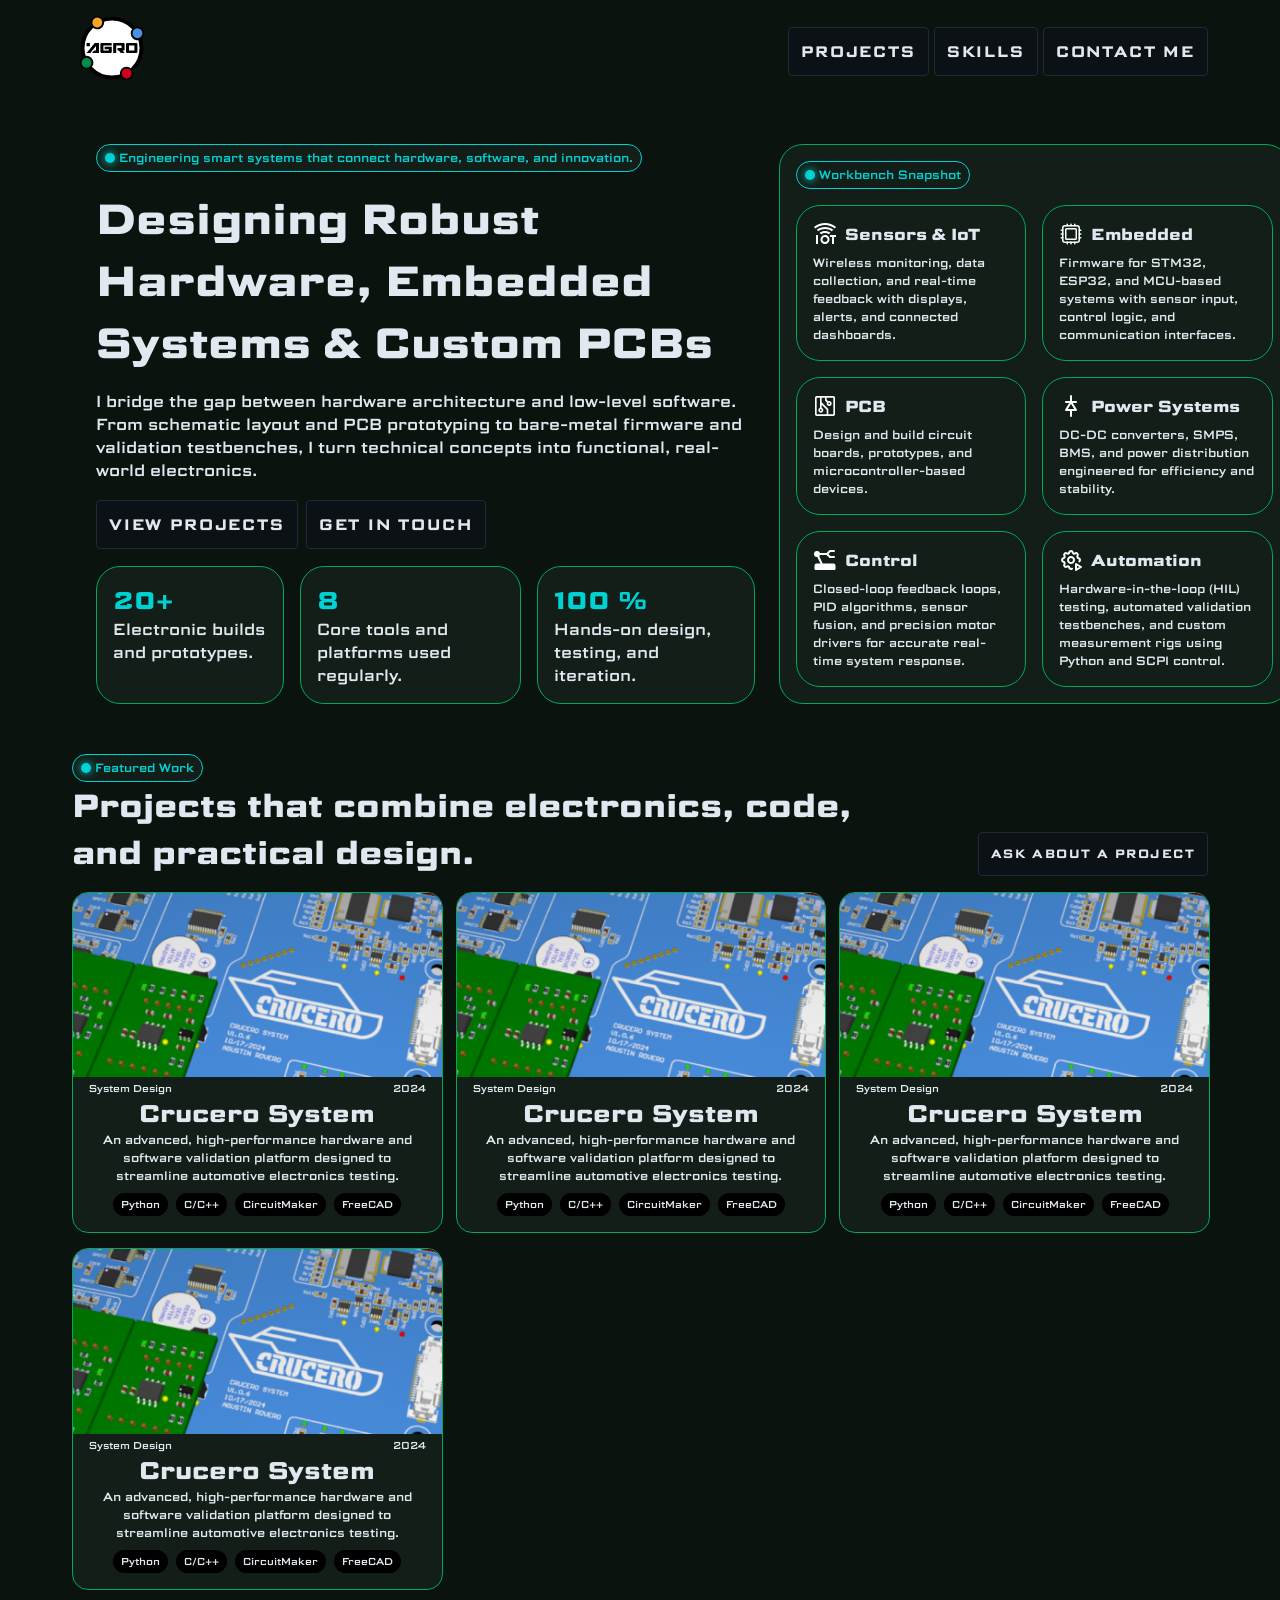
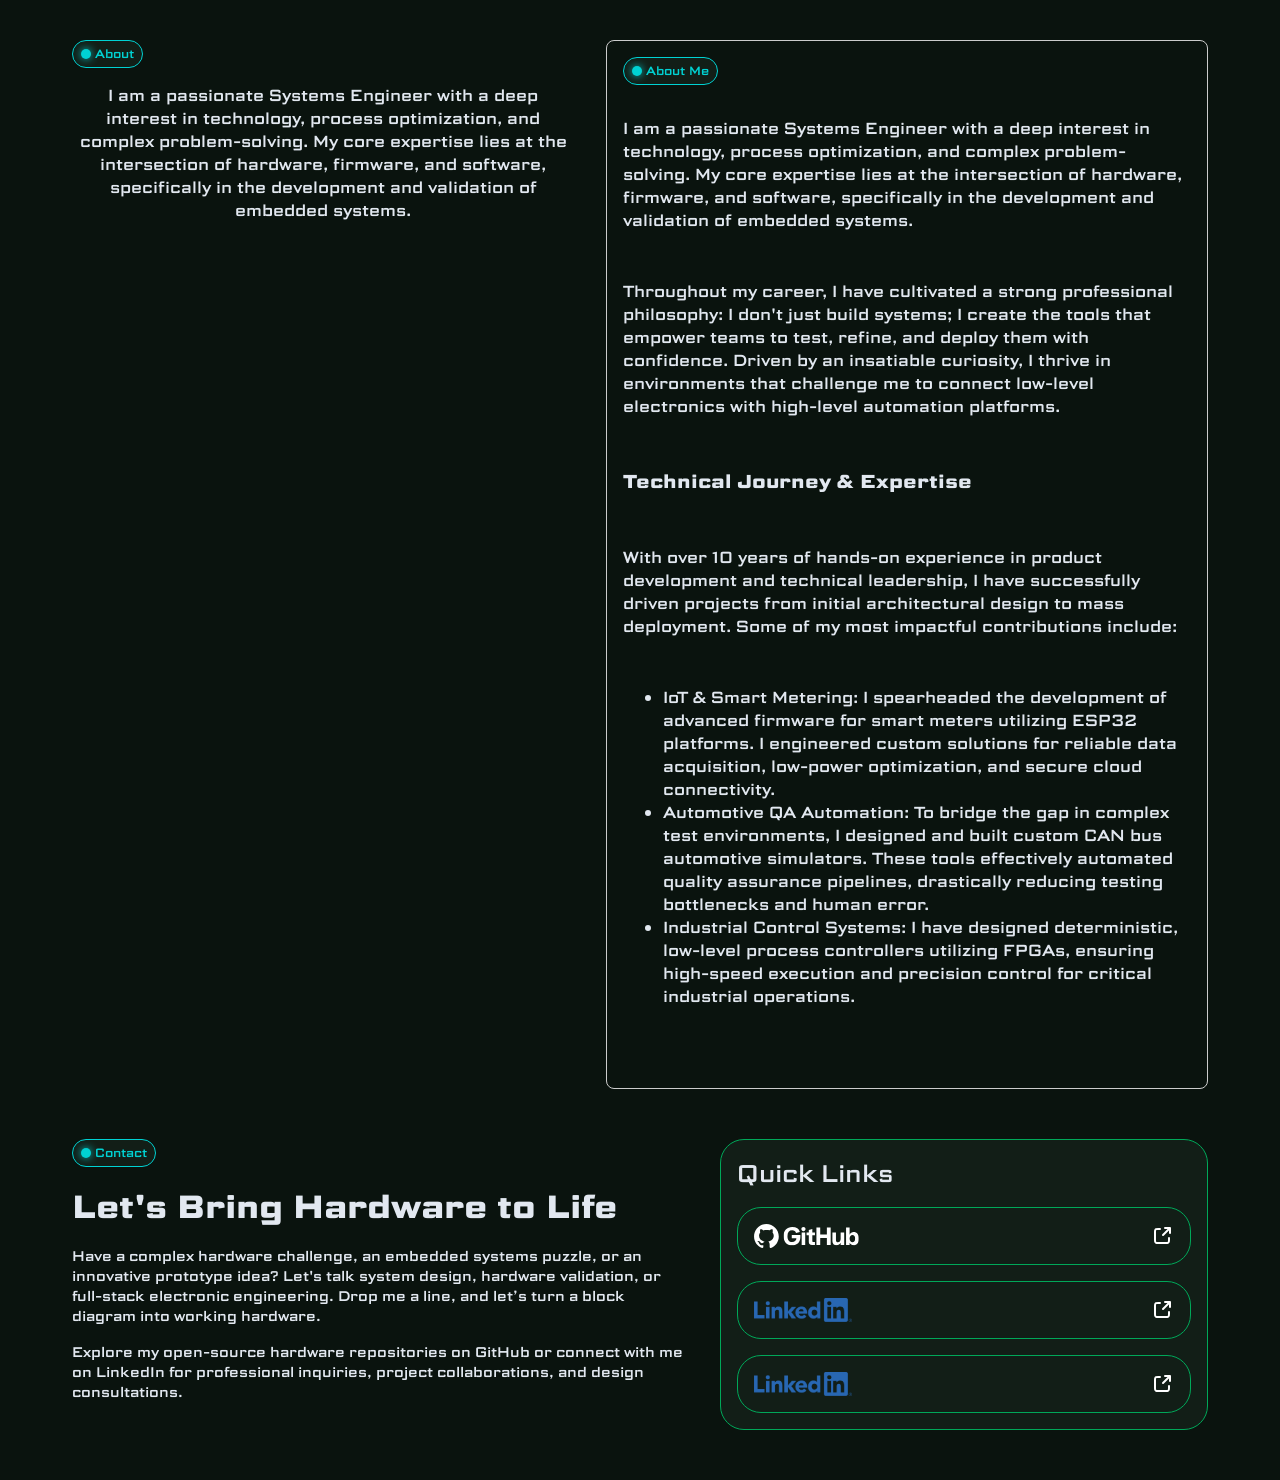
==== index.html @ 6bb95cd0 "Making changes to the project section." ====
<!doctype html>
<html lang="es">
	<head>
		<meta charset="utf-8" />
		<title>Agustin Rovero</title>
		<link rel="icon" type="image/x-icon" href="/images/favicon/favicon.ico">

		<link rel="preconnect" href="https://googleapis.com">
		<link rel="preconnect" href="https://gstatic.com" crossorigin>
		<!-- Loads full ranges: Weight (100-900), Width (50-200), Slant (-10-0), YOPQ (18-122) -->
		<link rel="preconnect" href="https://fonts.googleapis.com">
		<link rel="preconnect" href="https://fonts.gstatic.com" crossorigin>
		<link href="https://fonts.googleapis.com/css2?family=Courier+Prime:ital,wght@0,400;0,700;1,400;1,700&family=Inconsolata:wght@200..900&family=Science+Gothic:wght@100..900&display=swap" rel="stylesheet">

		<link rel="icon" type="image/png" href="/favicon-96x96.png" sizes="96x96" />
		<link rel="icon" type="image/svg+xml" href="/favicon.svg" />
		<link rel="shortcut icon" href="/favicon.ico" />
		<link rel="apple-touch-icon" sizes="180x180" href="/apple-touch-icon.png" />
		<link rel="manifest" href="/site.webmanifest" />

		<link rel="stylesheet" href="assets/css/styles.css"/>
		<link rel="stylesheet" href="assets/css/header.css"/>
		<link rel="stylesheet" href="assets/css/projects.css"/>
		<link rel="stylesheet" href="assets/css/hero.css"/>
		<link rel="stylesheet" href="assets/css/contact.css"/>
		<link rel="stylesheet" href="assets/css/about.css"/>
	</head>


	<!------------------------------------------------------------->

	<body>
	<header class="header">
		<div>
			<img src="assets/images/logo.svg" width="80" height="80">
		</div>

		<div>
			<a href="#projects">
			<button class="pcb-button">
			<span class="btn-text">Projects</span>
			<span class="trace-border"></span>
			</button>
			</a>

			<button class="pcb-button">
			<span class="btn-text">Skills</span>
			<span class="trace-border"></span>
			</button>

			<a href="#contact">
			<button class="pcb-button">
			<span class="btn-text">Contact Me</span>
			<span class="trace-border"></span>
			</button>
			</a>
		</div>
	</header>

	<!------------------------------------------------------------->

	<div class="content">
		<div class="hero-section">
			<div style="
				display: flex;
				flex-direction: column;
				justify-content: flex-start;
				flex: 0 0 58%;
				align-items: flex-start;
				text-align: left;
				gap: var(--section-vertical-gap);
				margin: 0 24px 0 24px;
				">
				<div class="eyebrow">
					<div class="dot"></div>
					Engineering smart systems that connect hardware, software, and innovation.
				</div>
				<div class="hero-section-title">
					Designing Robust Hardware, Embedded Systems & Custom PCBs
				</div>
				<div class="hero-section-description">
					I bridge the gap between hardware architecture and low-level software. From schematic layout and PCB prototyping to bare-metal firmware and validation testbenches, I turn technical concepts into functional, real-world electronics.
				</div>

				<div style="
					display: flex;
					flex-direction: row;
					justify-content: flex-start;
					align-items: center;
					gap: 8px;
					flex-grow: 1;
					">
					<button class="pcb-button">
						<span class="btn-text">View Projects</span>
						<span class="trace-border"></span>
					</button>
					<button class="pcb-button">
						<span class="btn-text">Get in Touch</span>
						<span class="trace-border"></span>
					</button>
				</div>

				<div class="stat-section">
					<div class="stat-card">
						<div class="stat-card-title">20+</div>
						<div class="stat-card-description">Electronic builds and prototypes.</div>
					</div>

					<div class="stat-card">
						<div class="stat-card-title">8</div>
						<div class="stat-card-description">Core tools and platforms used regularly.</div>
					</div>

					<div class="stat-card">
						<div class="stat-card-title">100 %</div>
						<div class="stat-card-description">Hands-on design, testing, and iteration.</div>
					</div>
				</div>
			</div>

			<!----------------------------->

			<div style="
				display: flex;
				flex-direction: column;
				justify-content: flex-start;
				flex: 0 0 42%;
				align-items: flex-start;
				text-align: left;
				gap: 16px;
				padding: 16px;
				border-radius: 24px;
				border: 1px solid var(--c-primary);
				background-color: var(--c-card-background);
				">
				<div class="eyebrow">
					<div class="dot"></div>
					Workbench Snapshot
				</div>
				<div style="
					display: grid;
					grid-template-columns: repeat(2, 1fr);
					gap: 16px;

					">

					<div class="hero-card">
						<div style="
							display: flex;
							flex-direction: row;
							justify-content: flex-start;
							align-items: center;
							gap: 8px;
							">
							<img
								src="assets/images/icons/iot.svg"
								width="24"
								height="24"
							/>
							<div class="hero-card-title">Sensors & IoT</div>
						</div>

						<div class="hero-card-description">
							Wireless monitoring, data collection, and real-time feedback with displays, alerts, and connected dashboards.
						</div>
					</div>

					<div class="hero-card">
						<div style="
							display: flex;
							flex-direction: row;
							justify-content: flex-start;
							align-items: center;
							gap: 8px;
							">
							<img
								src="assets/images/icons/chip.svg"
								width="24"
								height="24"
							/>
							<div class="hero-card-title">Embedded</div>
						</div>

						<div class="hero-card-description">
							Firmware for STM32, ESP32, and MCU-based systems with sensor input, control logic, and communication interfaces.
						</div>
					</div>

					<div class="hero-card">
						<div style="
							display: flex;
							flex-direction: row;
							justify-content: flex-start;
							align-items: center;
							gap: 8px;
							">
							<img
								src="assets/images/icons/pcb.svg"
								width="24" height="24"
							/>
							<div class="hero-card-title">PCB</div>
						</div>
						<div class="hero-card-description">
							Design and build circuit boards, prototypes, and microcontroller-based devices.
						</div>
					</div>

					<div class="hero-card">
						<div style="
							display: flex;
							flex-direction: row;
							justify-content: flex-start;
							align-items: center;
							gap: 8px;
							">
							<img
								src="assets/images/icons/power.svg"
								width="24"
								height="24"
							/>
							<div class="hero-card-title">Power Systems</div>
						</div>

						<div class="hero-card-description">
							DC-DC converters, SMPS, BMS, and power distribution engineered for efficiency and stability.
						</div>
					</div>

					<div class="hero-card">
						<div style="
							display: flex;
							flex-direction: row;
							justify-content: flex-start;
							align-items: center;
							gap: 8px;
							">
							<img
								src="assets/images/icons/robot.svg"
								width="24"
								height="24"
							/>
							<div class="hero-card-title">Control</div>
						</div>

						<div class="hero-card-description">
							Closed-loop feedback loops, PID algorithms, sensor fusion, and precision motor drivers for accurate real-time system response.
						</div>
					</div>

					<div class="hero-card">
						<div style="
							display: flex;
							flex-direction: row;
							justify-content: flex-start;
							align-items: center;
							gap: 8px;
							">
							<img
								src="assets/images/icons/automation.svg"
								width="24"
								height="24"
							/>
							<div class="hero-card-title">Automation</div>
						</div>

						<div class="hero-card-description">
							Hardware-in-the-loop (HIL) testing, automated validation testbenches, and custom measurement rigs using Python and SCPI control.
						</div>
					</div>
				</div>
			</div>
		</div>

		<!----------------------------->

		<div id="projects" class="projects-section">
			<div style="
				display: flex;
				flex-direction: row;
				justify-content: space-between;
				align-items: end;
				gap: var(--section-horizontal-gap);
				">
				<div style="
					display: flex;
					flex-direction: column;
					justify-content: start;
					width: 75%;
					align-items: start;
					text-align: left;
					gap: var(--section-vertical-sep);
					">
					<div class="eyebrow">
						<div class="dot"></div>
						Featured Work
					</div>
					<div class="projects-section-title">Projects that combine electronics, code, and practical design.</div>
					<!--
					<div class="projects-section-description">Explore a selection of projects where hardware, firmware, and software come together to solve real-world engineering challenges.</div>
					-->
				</div>
				<div>
					<button class="pcb-button">
						<span class="btn-text" style="font-size: 12px;">Ask About a Project</span>
						<span class="trace-border"></span>
					</button>
				</div>
			</div>

			<div class="projects">
				<a href="crucero.html">
				<div class="flip-card-wrapper">
					<div class="project-card">
						<div class="flip-card-back">
							<h2>Reac More</h2>
						</div>
						<div class="flip-card-front">
							<img src="assets/images/Crucero/PCB_Top_View_Cut.png">
							<div style="padding: 0 16px 16px">
								<div class="project-card-tags">
									<div>System Design</div>
									<div>2024</div>
								</div>
								<div class="project-card-title">Crucero System</div>
								<div class="project-card-description">
									An advanced, high-performance hardware and software validation platform designed to streamline automotive electronics testing.
								</div>
								<div class="chip-group">
									<div class="chip">Python</div>
									<div class="chip">C/C++</div>
									<div class="chip">CircuitMaker</div>
									<div class="chip">FreeCAD</div>
								</div>
							</div>
						</div>
					</div>
				</div>
				</a>

				<a href="bellgram.html">
				<div class="flip-card-wrapper">
					<div class="project-card">
						<div class="flip-card-back">
							<h2>Rear Content</h2>
						</div>
						<div class="flip-card-front">
							<img src="assets/images/Crucero/PCB_Top_View_Cut.png">
							<div style="padding: 0 16px 16px">
								<div class="project-card-tags">
									<div>System Design</div>
									<div>2024</div>
								</div>
								<div class="project-card-title">Crucero System</div>
								<div class="project-card-description">
									An advanced, high-performance hardware and software validation platform designed to streamline automotive electronics testing.
								</div>
								<div class="chip-group">
									<div class="chip">Python</div>
									<div class="chip">C/C++</div>
									<div class="chip">CircuitMaker</div>
									<div class="chip">FreeCAD</div>
								</div>
							</div>
						</div>
					</div>
				</div>
				</a>

				<a href="bellgram.html">
				<div class="flip-card-wrapper">
					<div class="project-card">
						<div class="flip-card-back">
							<h2>Rear Content</h2>
						</div>
						<div class="flip-card-front">
							<img src="assets/images/Crucero/PCB_Top_View_Cut.png">
							<div style="padding: 0 16px 16px">
								<div class="project-card-tags">
									<div>System Design</div>
									<div>2024</div>
								</div>
								<div class="project-card-title">Crucero System</div>
								<div class="project-card-description">
									An advanced, high-performance hardware and software validation platform designed to streamline automotive electronics testing.
								</div>
								<div class="chip-group">
									<div class="chip">Python</div>
									<div class="chip">C/C++</div>
									<div class="chip">CircuitMaker</div>
									<div class="chip">FreeCAD</div>
								</div>
							</div>
						</div>
					</div>
				</div>
				</a>

				<a href="bellgram.html">
				<div class="flip-card-wrapper">
					<div class="project-card">
						<div class="flip-card-back">
							<h2>Rear Content</h2>
						</div>
						<div class="flip-card-front">
							<img src="assets/images/Crucero/PCB_Top_View_Cut.png">
							<div style="padding: 0 16px 16px">
								<div class="project-card-tags">
									<div>System Design</div>
									<div>2024</div>
								</div>
								<div class="project-card-title">Crucero System</div>
								<div class="project-card-description">
									An advanced, high-performance hardware and software validation platform designed to streamline automotive electronics testing.
								</div>
								<div class="chip-group">
									<div class="chip">Python</div>
									<div class="chip">C/C++</div>
									<div class="chip">CircuitMaker</div>
									<div class="chip">FreeCAD</div>
								</div>
							</div>
						</div>
					</div>
				</div>
				</a>
			</div>
		</div>

		<!----------------------------->

		<div id="about" class="about-section">
			<div style="
				display: flex;
				flex-direction: column;
				justify-content: center;
				align-items: flex-start;
				text-align: center;
				gap: 16px;
				">
				<div style="
					display: flex;
					flex-direction: column;
					justify-content: center;
					align-items: flex-start;
					text-align: center;
					gap: 16px;
					">
					<div class="eyebrow">
						<div class="dot"></div>
						About
					</div>
					<div>
						I am a passionate Systems Engineer with a deep interest in technology, process optimization, and complex problem-solving. My core expertise lies at the intersection of hardware, firmware, and software, specifically in the development and validation of embedded systems.
					</div>
				</div>
			</div>

			<div style="
				display: flex;
				flex-direction: column;
				justify-content: center;
				align-items: flex-start;
				text-align: left;
				gap: 16px;
				flex: 0 0 50%;
				font-size: 16px;
				border: 1px solid #cccccc;
				border-radius: 8px;
				padding: 16px;
				">
				<div class="eyebrow">
					<div class="dot"></div>
					About Me
				</div>
				<p>I am a passionate Systems Engineer with a deep interest in technology, process optimization, and complex problem-solving. My core expertise lies at the intersection of hardware, firmware, and software, specifically in the development and validation of embedded systems.</p>
				<p>Throughout my career, I have cultivated a strong professional philosophy: I don't just build systems; I create the tools that empower teams to test, refine, and deploy them with confidence. Driven by an insatiable curiosity, I thrive in environments that challenge me to connect low-level electronics with high-level automation platforms.</p>
				<h3>Technical Journey & Expertise</h3>
				<p>With over 10 years of hands-on experience in product development and technical leadership, I have successfully driven projects from initial architectural design to mass deployment. Some of my most impactful contributions include:
				<ul>
					<li>IoT & Smart Metering: I spearheaded the development of advanced firmware for smart meters utilizing ESP32 platforms. I engineered custom solutions for reliable data acquisition, low-power optimization, and secure cloud connectivity.</li>
					<li>Automotive QA Automation: To bridge the gap in complex test environments, I designed and built custom CAN bus automotive simulators. These tools effectively automated quality assurance pipelines, drastically reducing testing bottlenecks and human error.</li>
					<li>Industrial Control Systems: I have designed deterministic, low-level process controllers utilizing FPGAs, ensuring high-speed execution and precision control for critical industrial operations.</li>
				</ul>
				</p>

			</div>

		</div>

		<!----------------------------->

		<div id="contact" class="contact-section">
			<div style="
				display: flex;
				flex-direction: column;
				justify-content: center;
				align-items: flex-start;
				text-align: center;
				gap: 16px;
				">

				<div class="eyebrow">
					<div class="dot"></div>
					Contact
				</div>

				<div class="contact-section-title">
					Let's Bring Hardware to Life
				</div>

				<div class="contact-section-description">
					Have a complex hardware challenge, an embedded systems puzzle, or an innovative prototype idea? Let's talk system design, hardware validation, or full-stack electronic engineering. Drop me a line, and let’s turn a block diagram into working hardware.
				</div>

				<div class="contact-section-description">
					Explore my open-source hardware repositories on GitHub or connect with me on LinkedIn for professional inquiries, project collaborations, and design consultations.
				</div>
			</div>

			<div style="
				display: flex;
				flex-direction: column;
				justify-content: flex-start;
				align-items: stretch;
				text-align: left;
				gap: 16px;
				border: 1px solid var(--c-primary);
				background-color: var(--c-card-background);
				border-radius: 24px;
				padding: 16px;
				flex: 0 0 40%;
				">

				<div style="
					display: flex;
					flex-direction: column;
					justify-content: flex-start;
					align-items: flex-start;
					gap: 0px;
					">

					<div style="font-size: 24px;">Quick Links</div>

				</div>

				<a href="https://github.com/agustinrovero">
				<div class="contact-button">
					<img src="assets/images/icons/github.svg" height="24">
					<img src="assets/images/icons/external-link.svg" height="24">
				</div>
				</a>
				<a href="https://www.linkedin.com/in/agustinrovero/">
				<div class="contact-button">
					<img src="assets/images/icons/linkedin.png" height="24">
					<img src="assets/images/icons/external-link.svg" height="24">
				</div>
				</a>
				<a href="https://www.linkedin.com/in/agustinrovero/">
				<div class="contact-button">
					<img src="assets/images/icons/linkedin.png" height="24">
					<img src="assets/images/icons/external-link.svg" height="24">
				</div>
				</a>
			</div>
		</div>

	</div>

	<!------------------------------------------------------------->

	</body>
</html>
---- assets/css/styles.css ----
:root {


	--reference-color: hsl(134, 81%, 48%);
	--primaty-color: #17de46;

	--color-1: #17DE45;
	--color-2: #de17b0;

	--color-50: #E8FDED;
	--color-100: #BEF8CC;
	--color-200: #95F4AB;
	--color-300: #6BEF8A;
	--color-400: #42EB69;
	--color-500: #17DE46;
	--color-600: #14BD3B;
	--color-700: #10942E;
	--color-800: #0B6A21;
	--color-900: #074114;
	--color-950: #021707;




	--c-background: #0A130E;
	--c-card-background: #121E17;
	--c-primary: #00A859;
	--c-secondary: #00D2D3;
	--c-text: #F4F6F8;

	--main-font: "Science Gothic", sans-serif;

	--section-sep: 50px;
	--side-margin: 64px;

	--section-vertical-gap: 16px;
	--section-horizontal-gap: 32px;
}

*{

    font-family: var(--main-font);
	color: var(--text-color);
	text-decoration: none;
}

html {
	scroll-behavior: smooth;
}

body{
	background-color: var(--c-background);

	font-family: var(--main-font);
	color: var(--c-text);
}

.content {
	padding: 0 var(--side-margin);
}


.eyebrow {
	/* align-self: center; */
	display: flex;
	flex-direction: row;
	justify-content: center;
	align-items: center;
	flex-grow: 0;

	border: 1px solid var(--c-secondary);
    color: var(--c-secondary);
    background: var(--c-card-background);

	font-size: 12px;
	font-style: normal;
	font-weight: 400;
	line-height: normal;
	letter-spacing: 0px;
	text-align: left;

	padding: 4px 8px;
	border-radius: 32px;
	gap: 4px;

	.dot {
		width: 10px;
		height: 10px;

		border-radius: 50%;        /* Makes it a perfect circle */
		display: inline-block;     /* Allows behavior like text */

		background-color: var(--c-secondary);
    	box-shadow: 0 0 8px var(--c-secondary); /* Subtle glow effect */
	}
}
---- assets/css/header.css ----
.header {
	position: sticky;
	top: 0;
	z-index: 1000;
	background-color: var(--c-background);
	display: flex;
	flex-direction: row;
	justify-content: space-between;
	align-items: center;
	padding: 0 var(--side-margin);
}

/**************************************************************/

/* Styling variables for easy customization */
:root {
  --pcb-bg: #0d1117; /* Dark theme background */
  --copper-trace: #1f2937; /* Inactive trace color (dark gray/copper) */
  --current-glow: #00ffcc; /* Active current color (cyberpunk cyan/electric green) */
  --text-color: #e2e8f0; /* Default text color */
}

/* 1. The Button Container (No hardcoded width or height) */
.pcb-button {
  position: relative;
  display: inline-flex;
  align-items: center;
  justify-content: center;
  padding: 12px 12px; /* Pad naturally - size adapts to content */
  background: rgba(13, 17, 23, 0.8); /* Semi-transparent dark backing */
  border: 1px solid var(--copper-trace);
  border-radius: 4px; /* Crisp, professional geometric corners */
  cursor: pointer;
  overflow: hidden;
  transition: all 0.4s cubic-bezier(0.25, 0.8, 0.25, 1);
  outline: none;
}

/* 2. Button Text styling */
.pcb-button .btn-text {
  /* font-family: "Courier New", Courier, monospace; Tech/Engineering vibe */
  font-size: 0.95rem;
  font-weight: 600;
  letter-spacing: 0.12em;
  text-transform: uppercase;
  color: var(--text-color);
  z-index: 2; /* Keeps text above the glow layer */
  transition:
    color 0.3s ease,
    text-shadow 0.3s ease;
}

/* 3. The Responsive Trace Effect Layer */
.pcb-button .trace-border {
  position: absolute;
  inset: 0; /* Stretches exactly to whatever size the button is */
  z-index: 1;
  pointer-events: none; /* Allows clicks to pass through to the button */
}

/* The pseudo-elements act as the "electrons" traveling the circuit traces */
.pcb-button .trace-border::before,
.pcb-button .trace-border::after {
  content: "";
  position: absolute;
  width: 100%;
  height: 100%;
  top: 0;
  left: 0;
  box-sizing: border-box;
  border-radius: 4px;
}

/* Top and Right Trace */
.pcb-button .trace-border::before {
  border-top: 2px solid transparent;
  border-right: 2px solid transparent;
  transform: scale(0);
  transform-origin: left top;
  transition:
    transform 0.2s ease-out,
    border-color 0s 0.2s;
}

/* Bottom and Left Trace */
.pcb-button .trace-border::after {
  border-bottom: 2px solid transparent;
  border-left: 2px solid transparent;
  transform: scale(0);
  transform-origin: right bottom;
  transition:
    transform 0.2s ease-out,
    border-color 0s 0.2s;
}

/* --- THE HOVER STATE (The current flows) --- */

.pcb-button:hover {
  border-color: transparent; /* Hides static border to let the glowing traces pop */
  box-shadow:
    0 0 15px rgba(0, 255, 204, 0.15),
    inset 0 0 10px rgba(0, 255, 204, 0.05);
}

/* Light up the text */
.pcb-button:hover .btn-text {
  color: var(--current-glow);
  text-shadow: 0 0 8px rgba(0, 255, 204, 0.6);
}

/* Trigger trace movement */
.pcb-button:hover .trace-border::before {
  border-top-color: var(--current-glow);
  border-right-color: var(--current-glow);
  transform: scale(1);
  /* Traces run sequentially */
  transition:
    border-color 0s,
    transform 0.2s ease-out;
}

.pcb-button:hover .trace-border::after {
  border-bottom-color: var(--current-glow);
  border-left-color: var(--current-glow);
  transform: scale(1);
  /* Bottom-left trace fires slightly after top-right */
  transition:
    border-color 0s 0.15s,
    transform 0.2s ease-out 0.15s;
}
---- assets/css/projects.css ----
.projects-section {
	display: flex;
	flex-direction: column;
	justify-content: center;
	align-items: start;
	padding: var(--section-sep) 0px 0px;
	text-align: center;
	gap: var(--section-vertical-gap);
}

.projects-section-title {
	font-size: 32px;
	font-weight: bold;
}

.projects-section-description {
	font-size: 14px;
	font-weight: medium;
}

.projects {
	display: flex;
	flex-wrap: wrap;
	gap: 15px;
}

.projects > a {
	flex: 1 1 calc((100% - 30px) / 3);
	max-width: calc((100% - 30px) / 3);
}

@media (max-width: 768px) {
	.projects > a {
		flex-basis: calc((100% - 15px) / 2);
		max-width: calc((100% - 15px) / 2);
	}
}

@media (max-width: 480px) {
	.projects > a {
		flex-basis: 100%;
		max-width: 100%;
	}
}

.project-card-tags {
	display: flex;
	flex-direction: row;
	justify-content: space-between;
	gap: 4px;
	font-size: 10px;
	font-weight: normal;
}

.project-card-title {
	font-size: 24px;
	font-weight: bold;
}

.project-card-description {
	font-size: 12px;
	font-weight: normal;
}

.chip-group {
  display: flex;
  flex-direction: row;
  justify-content: center;
  flex-wrap: wrap;
  gap: 8px;
  padding: 8px 0px 0px 0px;
}

.chip {
  align-self: center;
  display: flex;
  font-size: 10px;
  font-style: normal;
  font-weight: 400;
  line-height: normal;
  letter-spacing: 0px;
  text-align: left;
  background-color: #000;
  padding: 4px 8px;
  border-radius: 32px;
}

/**************************************************************/












/* 1. The perspective wrapper */
.flip-card-wrapper {
  perspective: 1000px;
  width: 100%;
  /* REMOVED: No fixed height here anymore! */
}

/* 2. The physical card container */
.project-card {
	position: relative;
	width: 100%;
	transform-style: preserve-3d;
	transition: transform 0.8s cubic-bezier(0.19, 1, 0.22, 1);
	cursor: pointer;
}

/* The Trigger */
.flip-card-wrapper:hover .project-card {
	transform: rotateY(180deg);
}

/* 3. Front Face (The Content Anchor) */
.flip-card-front {
	position: relative; /* CHANGED: It now takes up physical space and dictates the height */
	width: 100%;
	-webkit-backface-visibility: hidden;
	backface-visibility: hidden;

	display: flex;
	flex-direction: column;
	background-color: var(--c-card-background);
	border: 1px solid var(--c-primary);
	border-radius: 16px;
	overflow: hidden;
	gap: 4px;
}

/* 4. Rear Face (The Shadow Layer) */
.flip-card-back {
	position: absolute; /* Keeps this layer glued to the front's dimensions */
	top: 0;
	left: 0;
	width: 100%;
	height: 100%; /* Stretches to exactly match the height of the front face */
	-webkit-backface-visibility: hidden;
	backface-visibility: hidden;
	z-index: 1;
	transform: rotateY(180deg) ;

	display: flex;
	flex-direction: column;
	justify-content: center;
	align-items: center;

	background-color: var(--c-card-background);
	color: #000000;
	border: 1px solid var(--c-primary);
	border-radius: 16px;
	overflow: hidden;
	gap: 4px;
}

/* Image behavior adjustment */
.flip-card-front img {
	width: 100%;
	height: auto; /* Lets the image size naturally scale */
	object-fit: cover;
}

/**************************************************************/

.itemize {
	list-style-type: '- ';
	/* padding-left: 30px; */
}
---- assets/css/hero.css ----
.hero-section {
	display: flex;
	flex-direction: row;
	justify-content: flex-start;
	align-items: stretch;
	margin: var(--section-sep) 0px 0px;
	text-align: center;
	flex-wrap: nowrap;
	gap: var(section-horizontal-gap);
}

.hero-section-title {
	font-size: 42px;
	font-weight: bold;
}

.hero-section-description {
	font-size: 16px;
	font-weight: medium;
}

.hero-card {
	display: flex;
	flex-direction: column;
	justify-content: flex-start;
	align-items: flex-start;
	text-align: start;
	border-radius: 24px;
	border: 1px solid var(--c-primary);
	background-color: var(--c-card-background);
	padding: 16px;
	gap: 8px;
}

.hero-card-title {
	font-size: 16px;
	font-weight: bold;
}

.hero-card-description {
	font-size: 12px;
	font-weight: medium;
}

/**************************************************************/

.stat-section {
	display: flex;
	flex-direction: row;
	justify-content: flex-start;
	align-items: stretch;
	text-align: center;
	flex-wrap: nowrap;
	gap: 16px;
}

.stat-card {
	display: flex;
	flex-direction: column;
	justify-content: flex-start;
	align-items: flex-start;
	text-align: left;
	border-radius: 24px;
	border: 1px solid var(--c-primary);
	background: var(--c-card-background);
	padding: 16px;
}

.stat-card-title {
	font-size: 24px;
	font-weight: bold;
	color: var(--c-secondary);
}

.stat-card-description {
	font-size: 16px;
	font-weight: medium;
}
---- assets/css/contact.css ----
.contact-section {
	display: flex;
	flex-direction: row;
	justify-content: flex-start;
	align-items: flex-start;
	margin: var(--section-sep) 0px var(--section-sep);
	text-align: center;
	flex-wrap: nowrap;
	gap: 32px;
}

.contact-section-title {
	font-size: 32px;
	font-weight: bold;
	text-align: left;
}

.contact-section-description {
	font-size: 14px;
	font-weight: medium;
	text-align: left;
}

.contact-button {
	display: flex;
	flex-direction: row;
	justify-content: center;
	align-items: center;
	background-color: var--c-card-background;
	border: 1px solid var(--c-primary);
	border-radius: 24px;
	padding: 16px;
	font-size: 16px;

	/* Pushes the last item to the far right */
	& > *:last-child {
		margin-left: auto;
	}
}
---- assets/css/about.css ----
.about-section {
	display: flex;
	flex-direction: row;
	justify-content: flex-start;
	align-items: flex-start;
	margin: var(--section-sep) 0px 0px;
	text-align: center;
	flex-wrap: nowrap;
	gap: 32px;
}
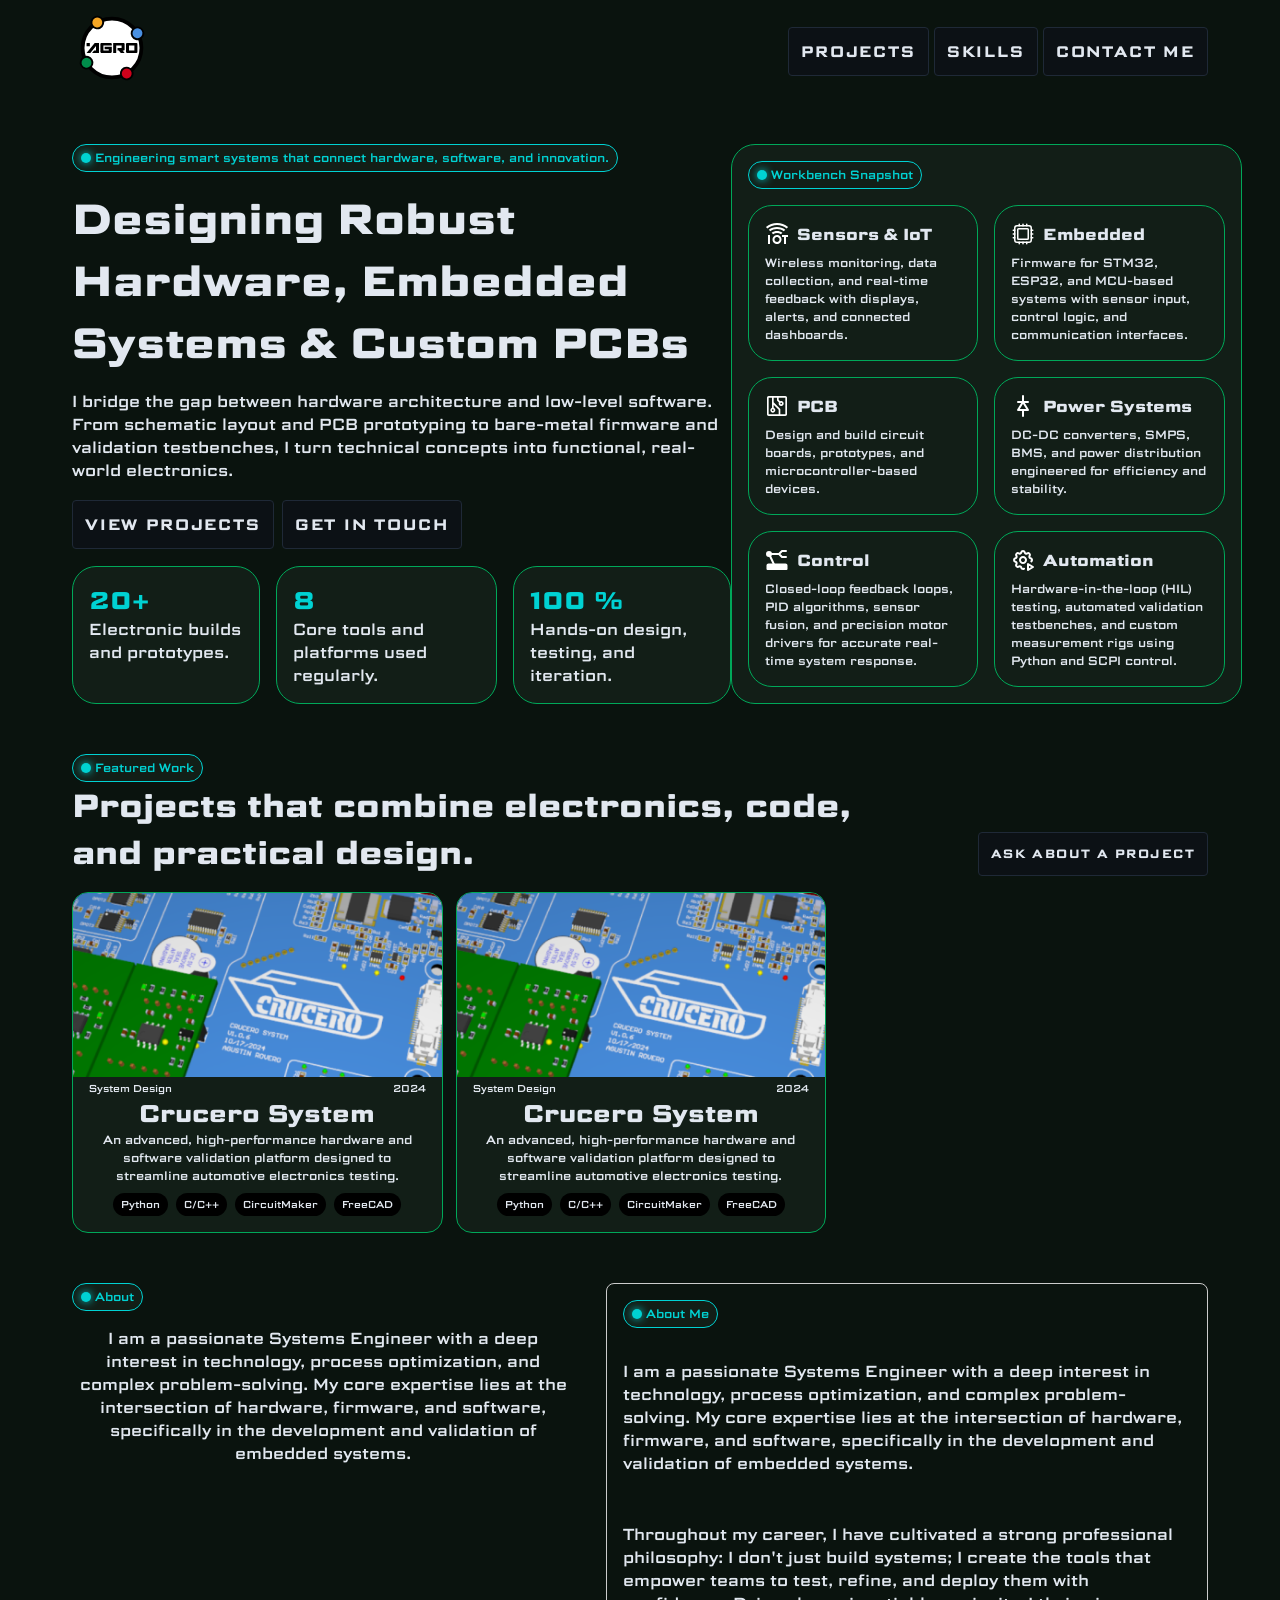
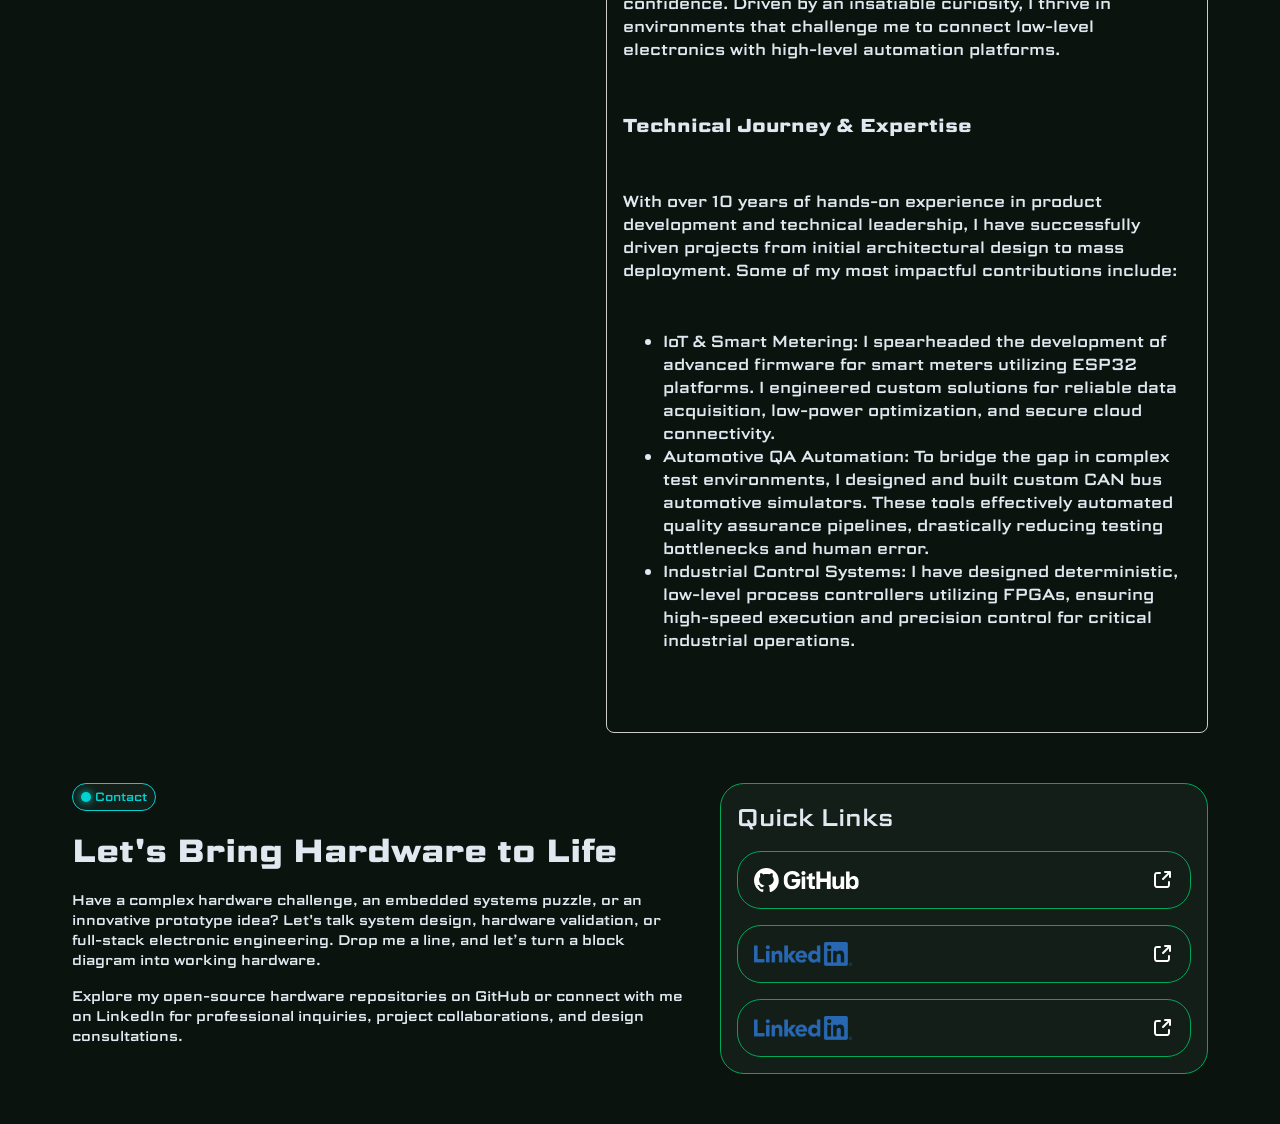
==== commit 2acdfa7e: "Going back from last changes." ====
--- a/index.html
+++ b/index.html
@@ -69,7 +69,6 @@
 				align-items: flex-start;
 				text-align: left;
 				gap: var(--section-vertical-gap);
-				margin: 0 24px 0 24px;
 				">
 				<div class="eyebrow">
 					<div class="dot"></div>
@@ -296,7 +295,7 @@
 					</div>
 					<div class="projects-section-title">Projects that combine electronics, code, and practical design.</div>
 					<!--
-					<div class="projects-section-description">Explore a selection of projects where hardware, firmware, and software come together to solve real-world engineering challenges.</div>
+					<div class="projects-section-description">Replace these examples with your real builds. Each card can highlight the challenge, hardware used, firmware details, test results, and what you learned during development.</div>
 					-->
 				</div>
 				<div>
@@ -312,7 +311,7 @@
 				<div class="flip-card-wrapper">
 					<div class="project-card">
 						<div class="flip-card-back">
-							<h2>Reac More</h2>
+							<h2>Rear Content</h2>
 						</div>
 						<div class="flip-card-front">
 							<img src="assets/images/Crucero/PCB_Top_View_Cut.png">
@@ -337,7 +336,7 @@
 				</div>
 				</a>
 
-				<a href="bellgram.html">
+				<a href="crucero.html">
 				<div class="flip-card-wrapper">
 					<div class="project-card">
 						<div class="flip-card-back">
@@ -366,63 +365,7 @@
 				</div>
 				</a>
 
-				<a href="bellgram.html">
-				<div class="flip-card-wrapper">
-					<div class="project-card">
-						<div class="flip-card-back">
-							<h2>Rear Content</h2>
-						</div>
-						<div class="flip-card-front">
-							<img src="assets/images/Crucero/PCB_Top_View_Cut.png">
-							<div style="padding: 0 16px 16px">
-								<div class="project-card-tags">
-									<div>System Design</div>
-									<div>2024</div>
-								</div>
-								<div class="project-card-title">Crucero System</div>
-								<div class="project-card-description">
-									An advanced, high-performance hardware and software validation platform designed to streamline automotive electronics testing.
-								</div>
-								<div class="chip-group">
-									<div class="chip">Python</div>
-									<div class="chip">C/C++</div>
-									<div class="chip">CircuitMaker</div>
-									<div class="chip">FreeCAD</div>
-								</div>
-							</div>
-						</div>
-					</div>
-				</div>
-				</a>
-
-				<a href="bellgram.html">
-				<div class="flip-card-wrapper">
-					<div class="project-card">
-						<div class="flip-card-back">
-							<h2>Rear Content</h2>
-						</div>
-						<div class="flip-card-front">
-							<img src="assets/images/Crucero/PCB_Top_View_Cut.png">
-							<div style="padding: 0 16px 16px">
-								<div class="project-card-tags">
-									<div>System Design</div>
-									<div>2024</div>
-								</div>
-								<div class="project-card-title">Crucero System</div>
-								<div class="project-card-description">
-									An advanced, high-performance hardware and software validation platform designed to streamline automotive electronics testing.
-								</div>
-								<div class="chip-group">
-									<div class="chip">Python</div>
-									<div class="chip">C/C++</div>
-									<div class="chip">CircuitMaker</div>
-									<div class="chip">FreeCAD</div>
-								</div>
-							</div>
-						</div>
-					</div>
-				</div>
-				</a>
+
 			</div>
 		</div>
 
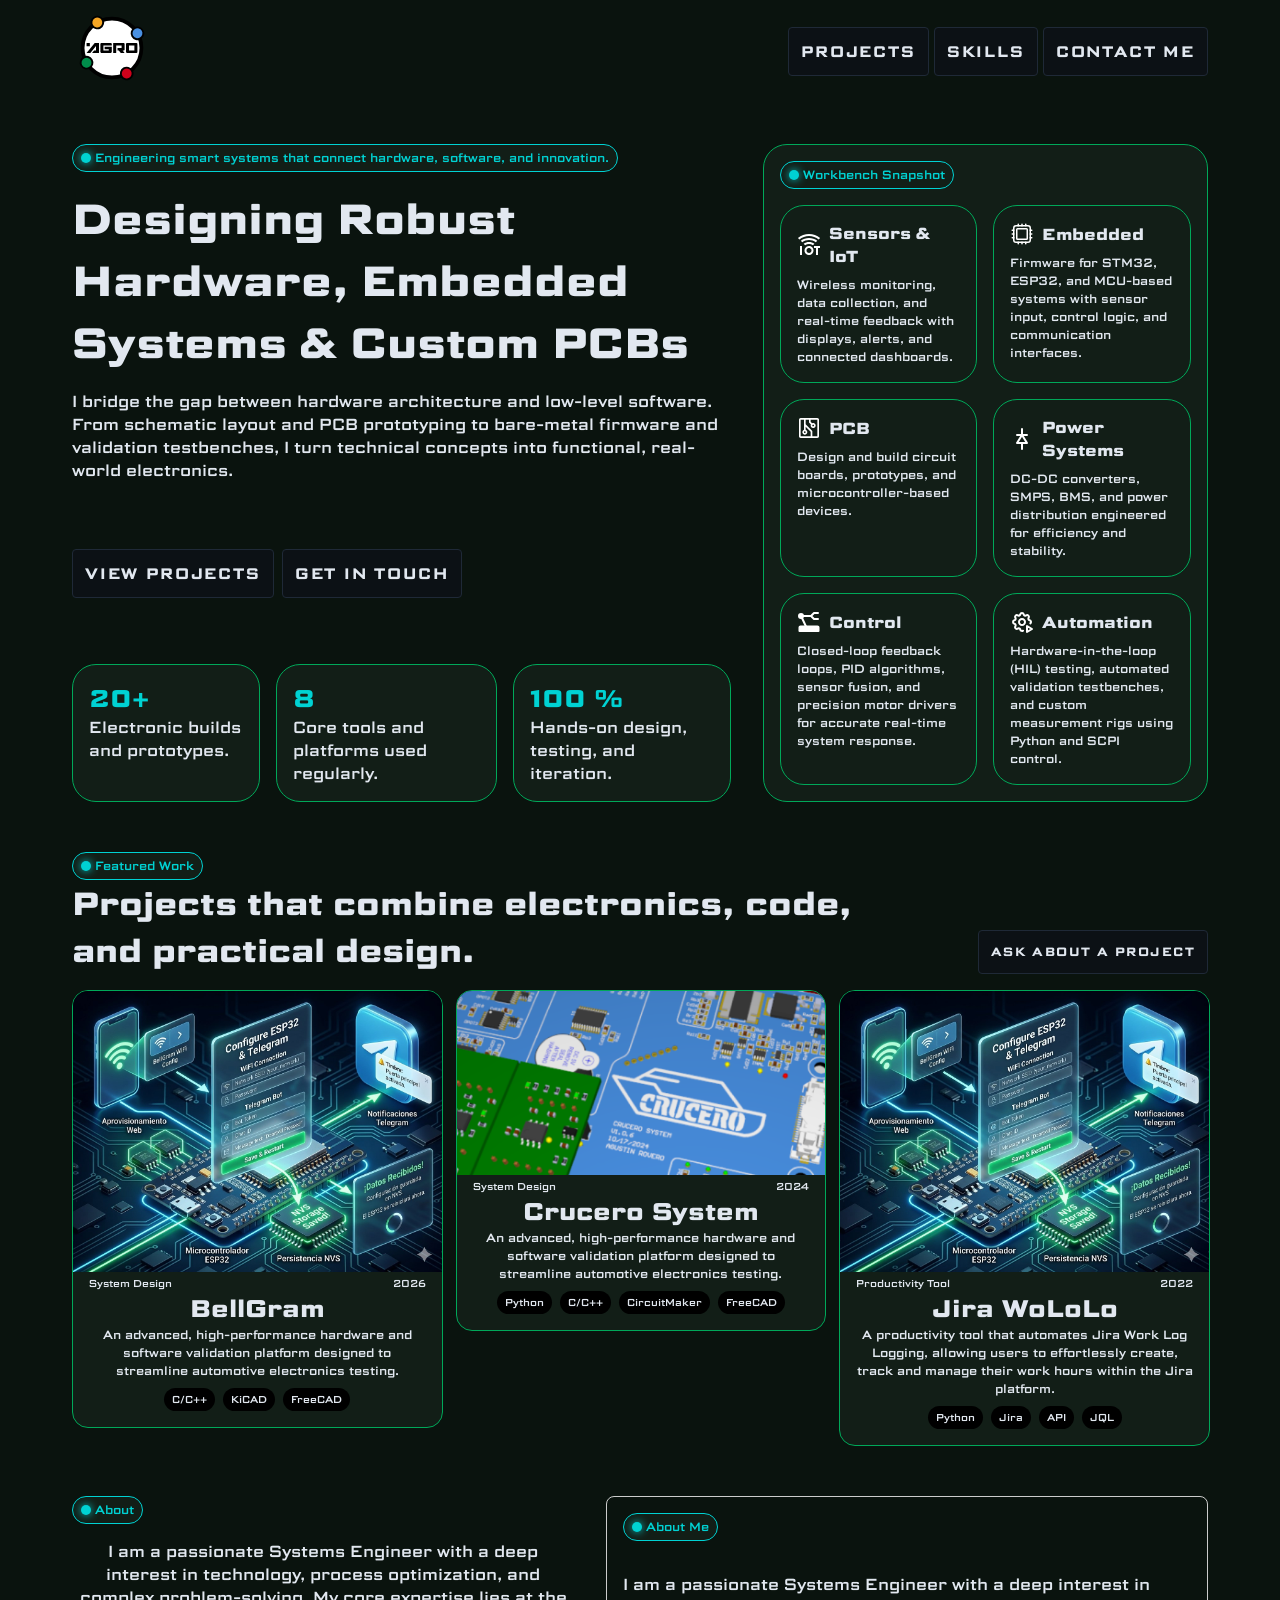
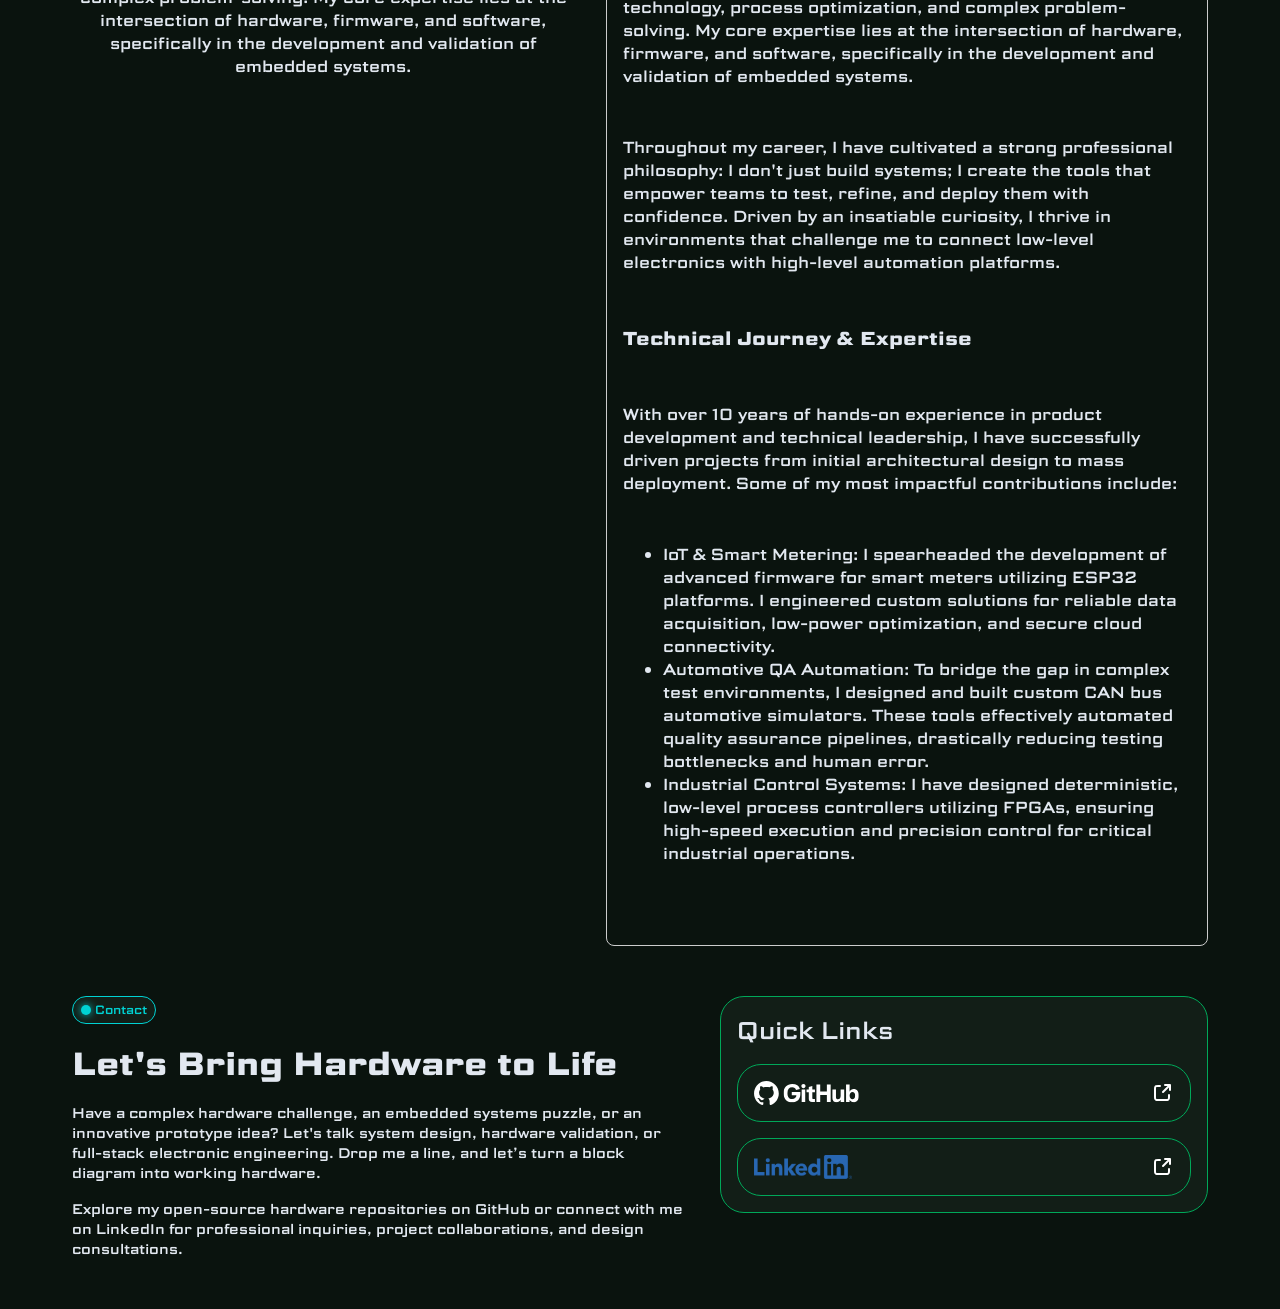
==== commit 9b68232e: "Added BellGram page." ====
--- a/index.html
+++ b/index.html
@@ -119,11 +119,11 @@
 
 			<!----------------------------->
 
+			<!--flex: 0 0 42%;-->
 			<div style="
 				display: flex;
 				flex-direction: column;
 				justify-content: flex-start;
-				flex: 0 0 42%;
 				align-items: flex-start;
 				text-align: left;
 				gap: 16px;
@@ -307,62 +307,95 @@
 			</div>
 
 			<div class="projects">
-				<a href="crucero.html">
-				<div class="flip-card-wrapper">
-					<div class="project-card">
-						<div class="flip-card-back">
-							<h2>Rear Content</h2>
-						</div>
-						<div class="flip-card-front">
-							<img src="assets/images/Crucero/PCB_Top_View_Cut.png">
-							<div style="padding: 0 16px 16px">
-								<div class="project-card-tags">
-									<div>System Design</div>
-									<div>2024</div>
-								</div>
-								<div class="project-card-title">Crucero System</div>
-								<div class="project-card-description">
-									An advanced, high-performance hardware and software validation platform designed to streamline automotive electronics testing.
-								</div>
-								<div class="chip-group">
-									<div class="chip">Python</div>
-									<div class="chip">C/C++</div>
-									<div class="chip">CircuitMaker</div>
-									<div class="chip">FreeCAD</div>
+
+
+				<a href="bellgram.html">
+					<div class="flip-card-wrapper">
+						<div class="project-card">
+							<div class="flip-card-back">
+								<h2>Rear Content</h2>
+							</div>
+							<div class="flip-card-front">
+								<img src="assets/images/BellGram/thumbnail.jpg">
+								<div style="padding: 0 16px 16px">
+									<div class="project-card-tags">
+										<div>System Design</div>
+										<div>2026</div>
+									</div>
+									<div class="project-card-title">BellGram</div>
+									<div class="project-card-description">
+										An advanced, high-performance hardware and software validation platform designed to streamline automotive electronics testing.
+									</div>
+									<div class="chip-group">
+										<div class="chip">C/C++</div>
+										<div class="chip">KiCAD</div>
+										<div class="chip">FreeCAD</div>
+									</div>
 								</div>
 							</div>
 						</div>
 					</div>
-				</div>
 				</a>
 
+
 				<a href="crucero.html">
-				<div class="flip-card-wrapper">
-					<div class="project-card">
-						<div class="flip-card-back">
-							<h2>Rear Content</h2>
-						</div>
-						<div class="flip-card-front">
-							<img src="assets/images/Crucero/PCB_Top_View_Cut.png">
-							<div style="padding: 0 16px 16px">
-								<div class="project-card-tags">
-									<div>System Design</div>
-									<div>2024</div>
-								</div>
-								<div class="project-card-title">Crucero System</div>
-								<div class="project-card-description">
-									An advanced, high-performance hardware and software validation platform designed to streamline automotive electronics testing.
-								</div>
-								<div class="chip-group">
-									<div class="chip">Python</div>
-									<div class="chip">C/C++</div>
-									<div class="chip">CircuitMaker</div>
-									<div class="chip">FreeCAD</div>
+					<div class="flip-card-wrapper">
+						<div class="project-card">
+							<div class="flip-card-back">
+								<h2>Rear Content</h2>
+							</div>
+							<div class="flip-card-front">
+								<img src="assets/images/Crucero/PCB_Top_View_Cut.png">
+								<div style="padding: 0 16px 16px">
+									<div class="project-card-tags">
+										<div>System Design</div>
+										<div>2024</div>
+									</div>
+									<div class="project-card-title">Crucero System</div>
+									<div class="project-card-description">
+										An advanced, high-performance hardware and software validation platform designed to streamline automotive electronics testing.
+									</div>
+									<div class="chip-group">
+										<div class="chip">Python</div>
+										<div class="chip">C/C++</div>
+										<div class="chip">CircuitMaker</div>
+										<div class="chip">FreeCAD</div>
+									</div>
 								</div>
 							</div>
 						</div>
 					</div>
-				</div>
+				</a>
+
+				
+
+				<a href="jirawololo.html">
+					<div class="flip-card-wrapper">
+						<div class="project-card">
+							<div class="flip-card-back">
+								<h2>Rear Content</h2>
+							</div>
+							<div class="flip-card-front">
+								<img src="assets/images/BellGram/thumbnail.jpg">
+								<div style="padding: 0 16px 16px">
+									<div class="project-card-tags">
+										<div>Productivity Tool</div>
+										<div>2022</div>
+									</div>
+									<div class="project-card-title">Jira WoLoLo</div>
+									<div class="project-card-description">
+										A productivity tool that automates Jira Work Log Logging, allowing users to effortlessly create, track and manage their work hours within the Jira platform.
+									</div>
+									<div class="chip-group">
+										<div class="chip">Python</div>
+										<div class="chip">Jira</div>
+										<div class="chip">API</div>
+										<div class="chip">JQL</div>
+									</div>
+								</div>
+							</div>
+						</div>
+					</div>
 				</a>
 
 
@@ -487,26 +520,19 @@
 				</div>
 
 				<a href="https://github.com/agustinrovero">
-				<div class="contact-button">
-					<img src="assets/images/icons/github.svg" height="24">
-					<img src="assets/images/icons/external-link.svg" height="24">
-				</div>
+					<div class="contact-button">
+						<img src="assets/images/icons/github.svg" height="24">
+						<img src="assets/images/icons/external-link.svg" height="24">
+					</div>
 				</a>
 				<a href="https://www.linkedin.com/in/agustinrovero/">
-				<div class="contact-button">
-					<img src="assets/images/icons/linkedin.png" height="24">
-					<img src="assets/images/icons/external-link.svg" height="24">
-				</div>
+					<div class="contact-button">
+						<img src="assets/images/icons/linkedin.png" height="24">
+						<img src="assets/images/icons/external-link.svg" height="24">
+					</div>
 				</a>
-				<a href="https://www.linkedin.com/in/agustinrovero/">
-				<div class="contact-button">
-					<img src="assets/images/icons/linkedin.png" height="24">
-					<img src="assets/images/icons/external-link.svg" height="24">
-				</div>
-				</a>
 			</div>
 		</div>
-
 	</div>
 
 	<!------------------------------------------------------------->
--- a/assets/css/styles.css
+++ b/assets/css/styles.css
@@ -38,7 +38,6 @@
 }
 
 *{
-
     font-family: var(--main-font);
 	color: var(--text-color);
 	text-decoration: none;
@@ -56,9 +55,8 @@
 }
 
 .content {
-	padding: 0 var(--side-margin);
+	margin: 0 var(--side-margin);
 }
-
 
 .eyebrow {
 	/* align-self: center; */
--- a/assets/css/hero.css
+++ b/assets/css/hero.css
@@ -6,7 +6,7 @@
 	margin: var(--section-sep) 0px 0px;
 	text-align: center;
 	flex-wrap: nowrap;
-	gap: var(section-horizontal-gap);
+	gap: var(--section-horizontal-gap);
 }
 
 .hero-section-title {
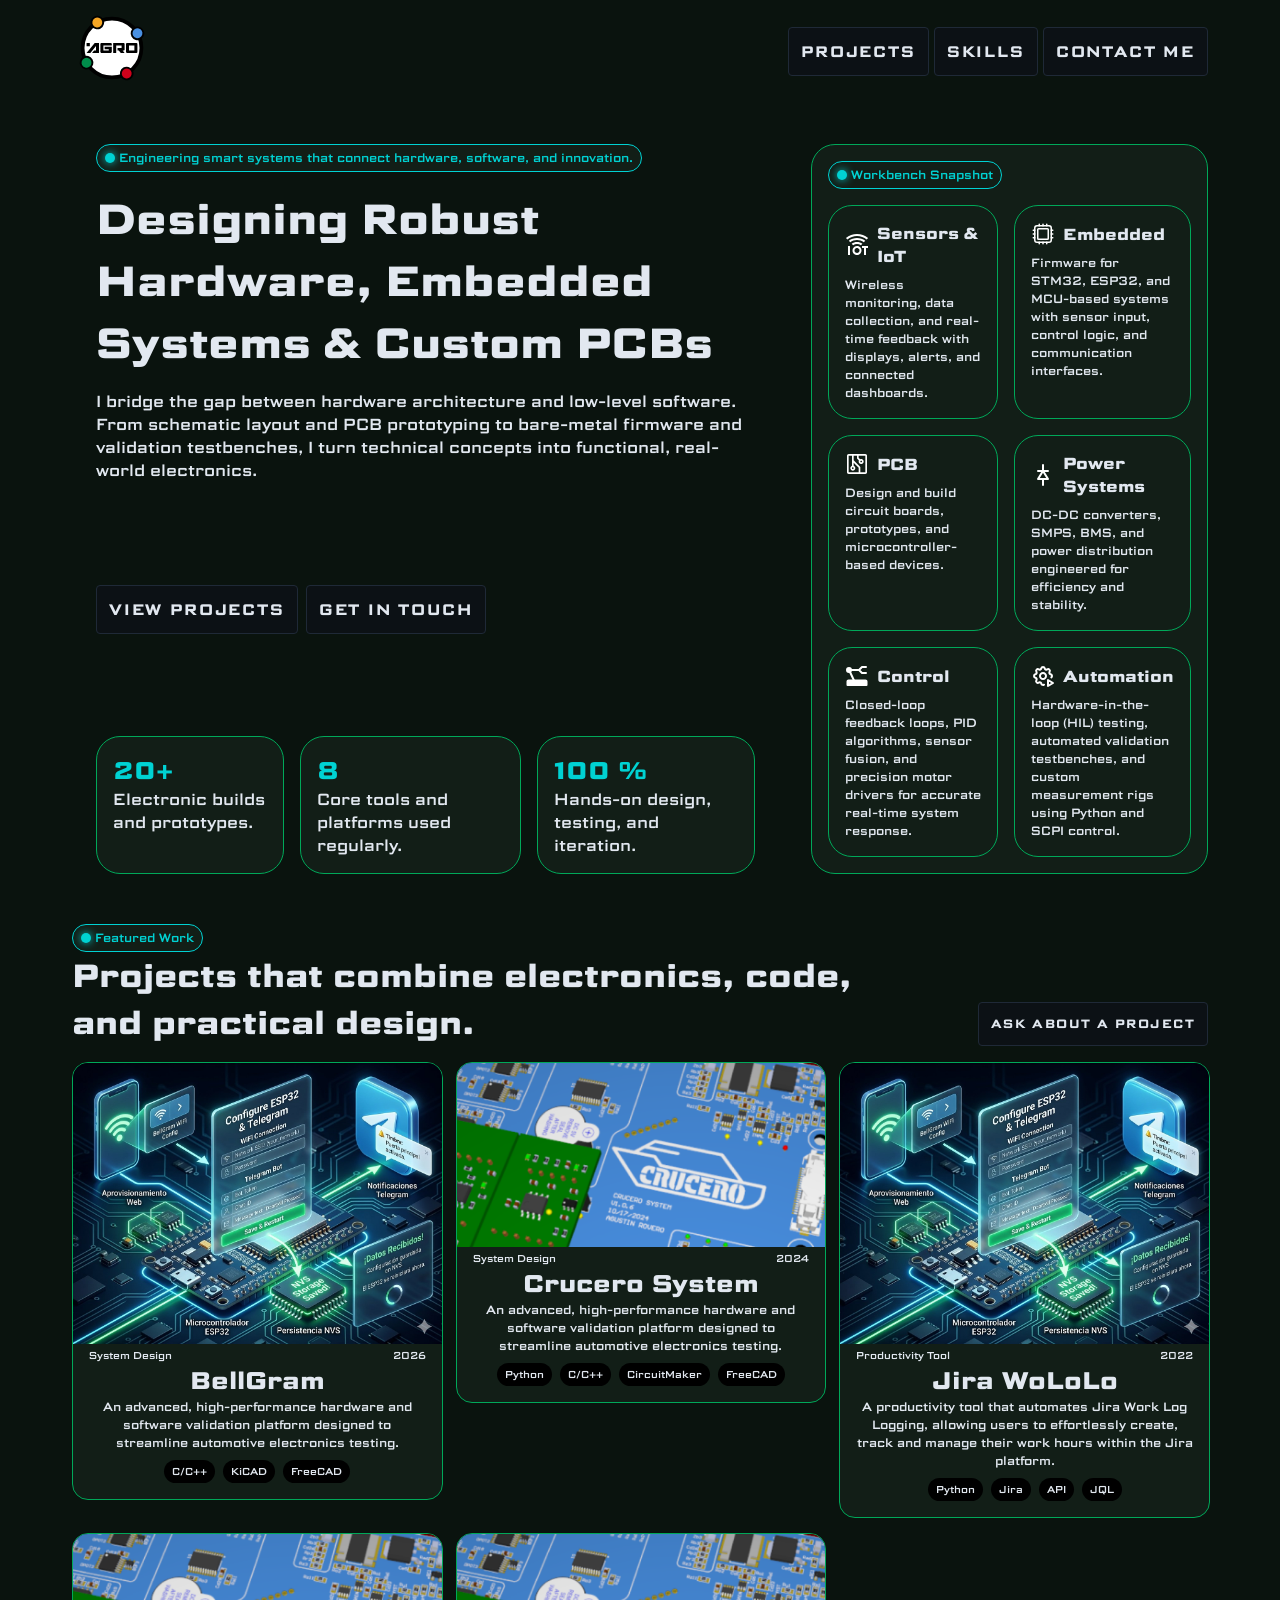
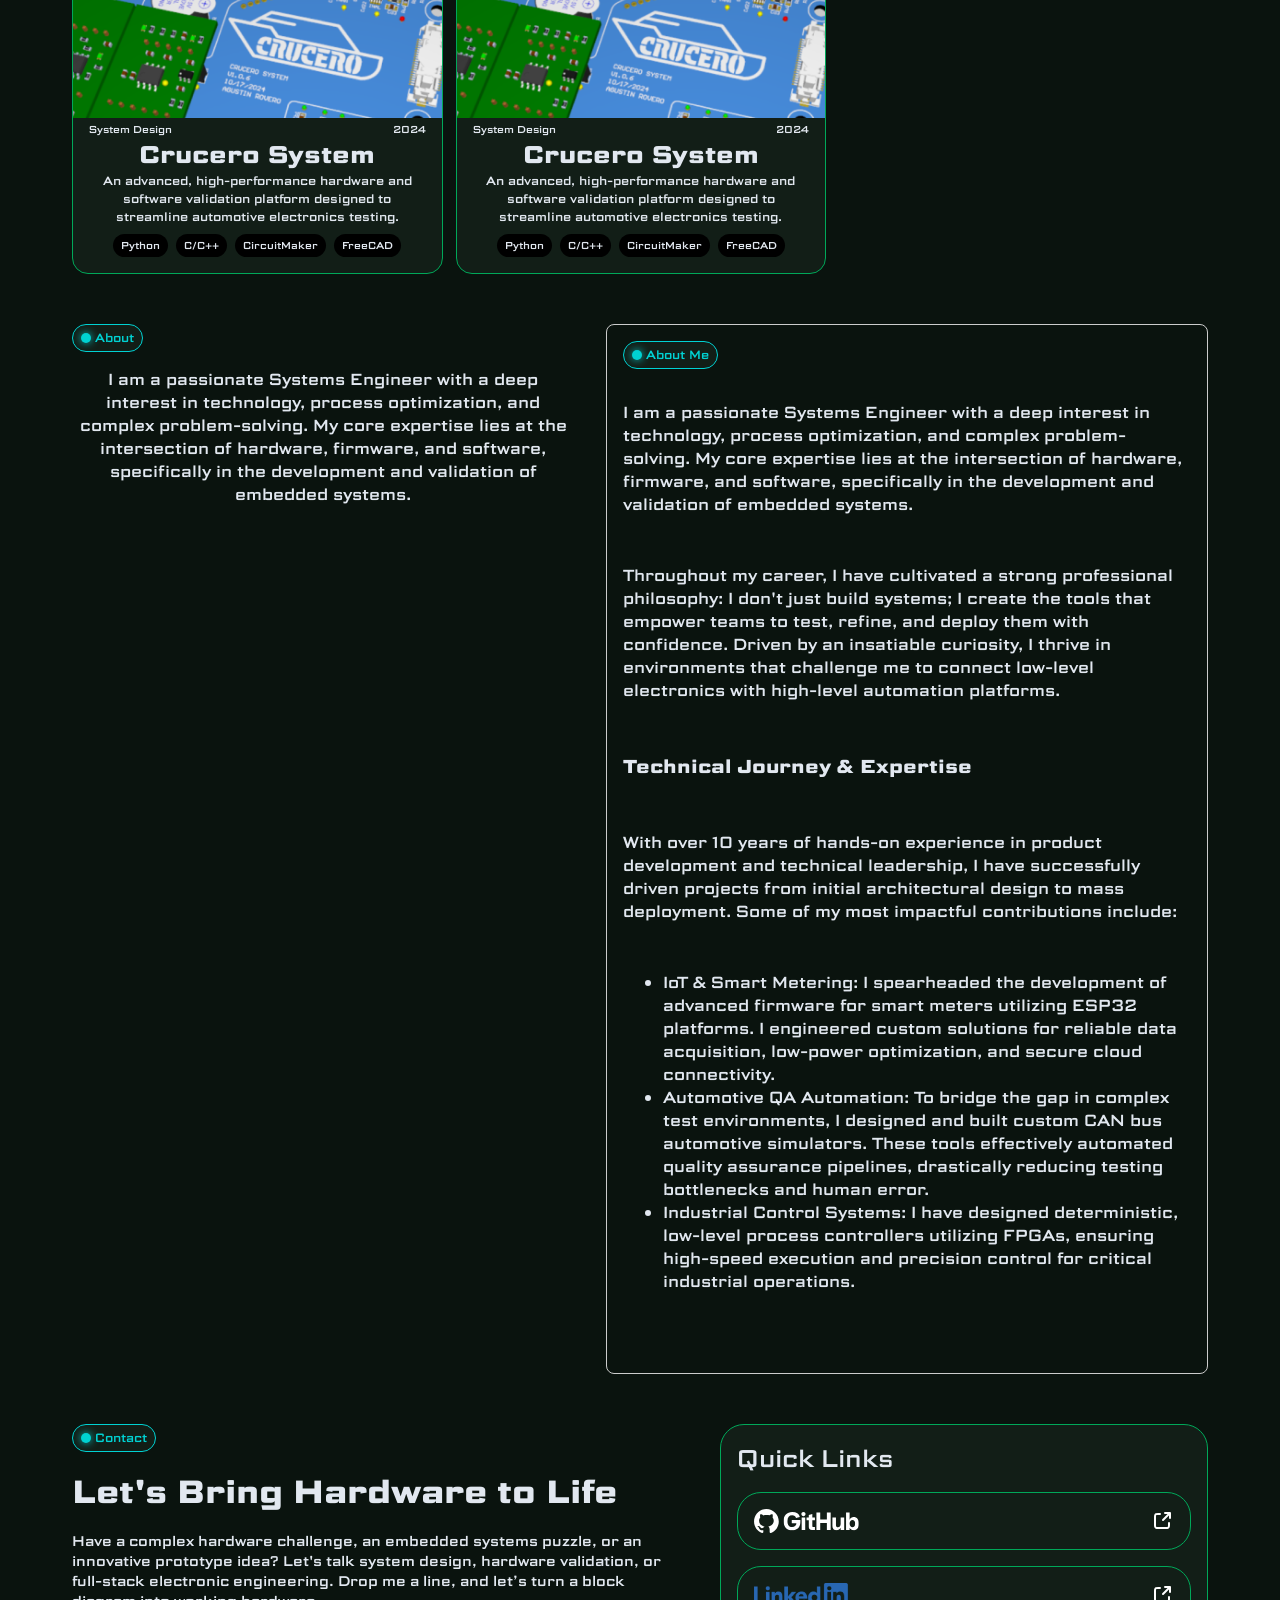
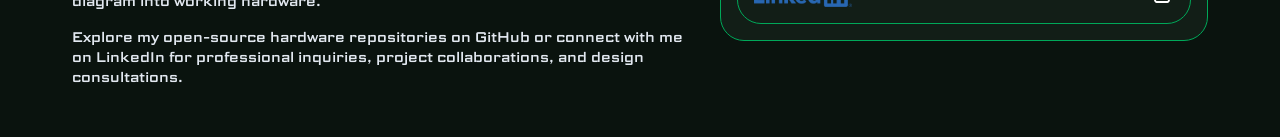
==== commit 02872a30: "Merge branch 'tmp'" ====
--- a/index.html
+++ b/index.html
@@ -69,6 +69,7 @@
 				align-items: flex-start;
 				text-align: left;
 				gap: var(--section-vertical-gap);
+				margin: 0 24px 0 24px;
 				">
 				<div class="eyebrow">
 					<div class="dot"></div>
@@ -398,7 +399,63 @@
 					</div>
 				</a>
 
-
+				<a href="bellgram.html">
+				<div class="flip-card-wrapper">
+					<div class="project-card">
+						<div class="flip-card-back">
+							<h2>Rear Content</h2>
+						</div>
+						<div class="flip-card-front">
+							<img src="assets/images/Crucero/PCB_Top_View_Cut.png">
+							<div style="padding: 0 16px 16px">
+								<div class="project-card-tags">
+									<div>System Design</div>
+									<div>2024</div>
+								</div>
+								<div class="project-card-title">Crucero System</div>
+								<div class="project-card-description">
+									An advanced, high-performance hardware and software validation platform designed to streamline automotive electronics testing.
+								</div>
+								<div class="chip-group">
+									<div class="chip">Python</div>
+									<div class="chip">C/C++</div>
+									<div class="chip">CircuitMaker</div>
+									<div class="chip">FreeCAD</div>
+								</div>
+							</div>
+						</div>
+					</div>
+				</div>
+				</a>
+
+				<a href="bellgram.html">
+				<div class="flip-card-wrapper">
+					<div class="project-card">
+						<div class="flip-card-back">
+							<h2>Rear Content</h2>
+						</div>
+						<div class="flip-card-front">
+							<img src="assets/images/Crucero/PCB_Top_View_Cut.png">
+							<div style="padding: 0 16px 16px">
+								<div class="project-card-tags">
+									<div>System Design</div>
+									<div>2024</div>
+								</div>
+								<div class="project-card-title">Crucero System</div>
+								<div class="project-card-description">
+									An advanced, high-performance hardware and software validation platform designed to streamline automotive electronics testing.
+								</div>
+								<div class="chip-group">
+									<div class="chip">Python</div>
+									<div class="chip">C/C++</div>
+									<div class="chip">CircuitMaker</div>
+									<div class="chip">FreeCAD</div>
+								</div>
+							</div>
+						</div>
+					</div>
+				</div>
+				</a>
 			</div>
 		</div>
 
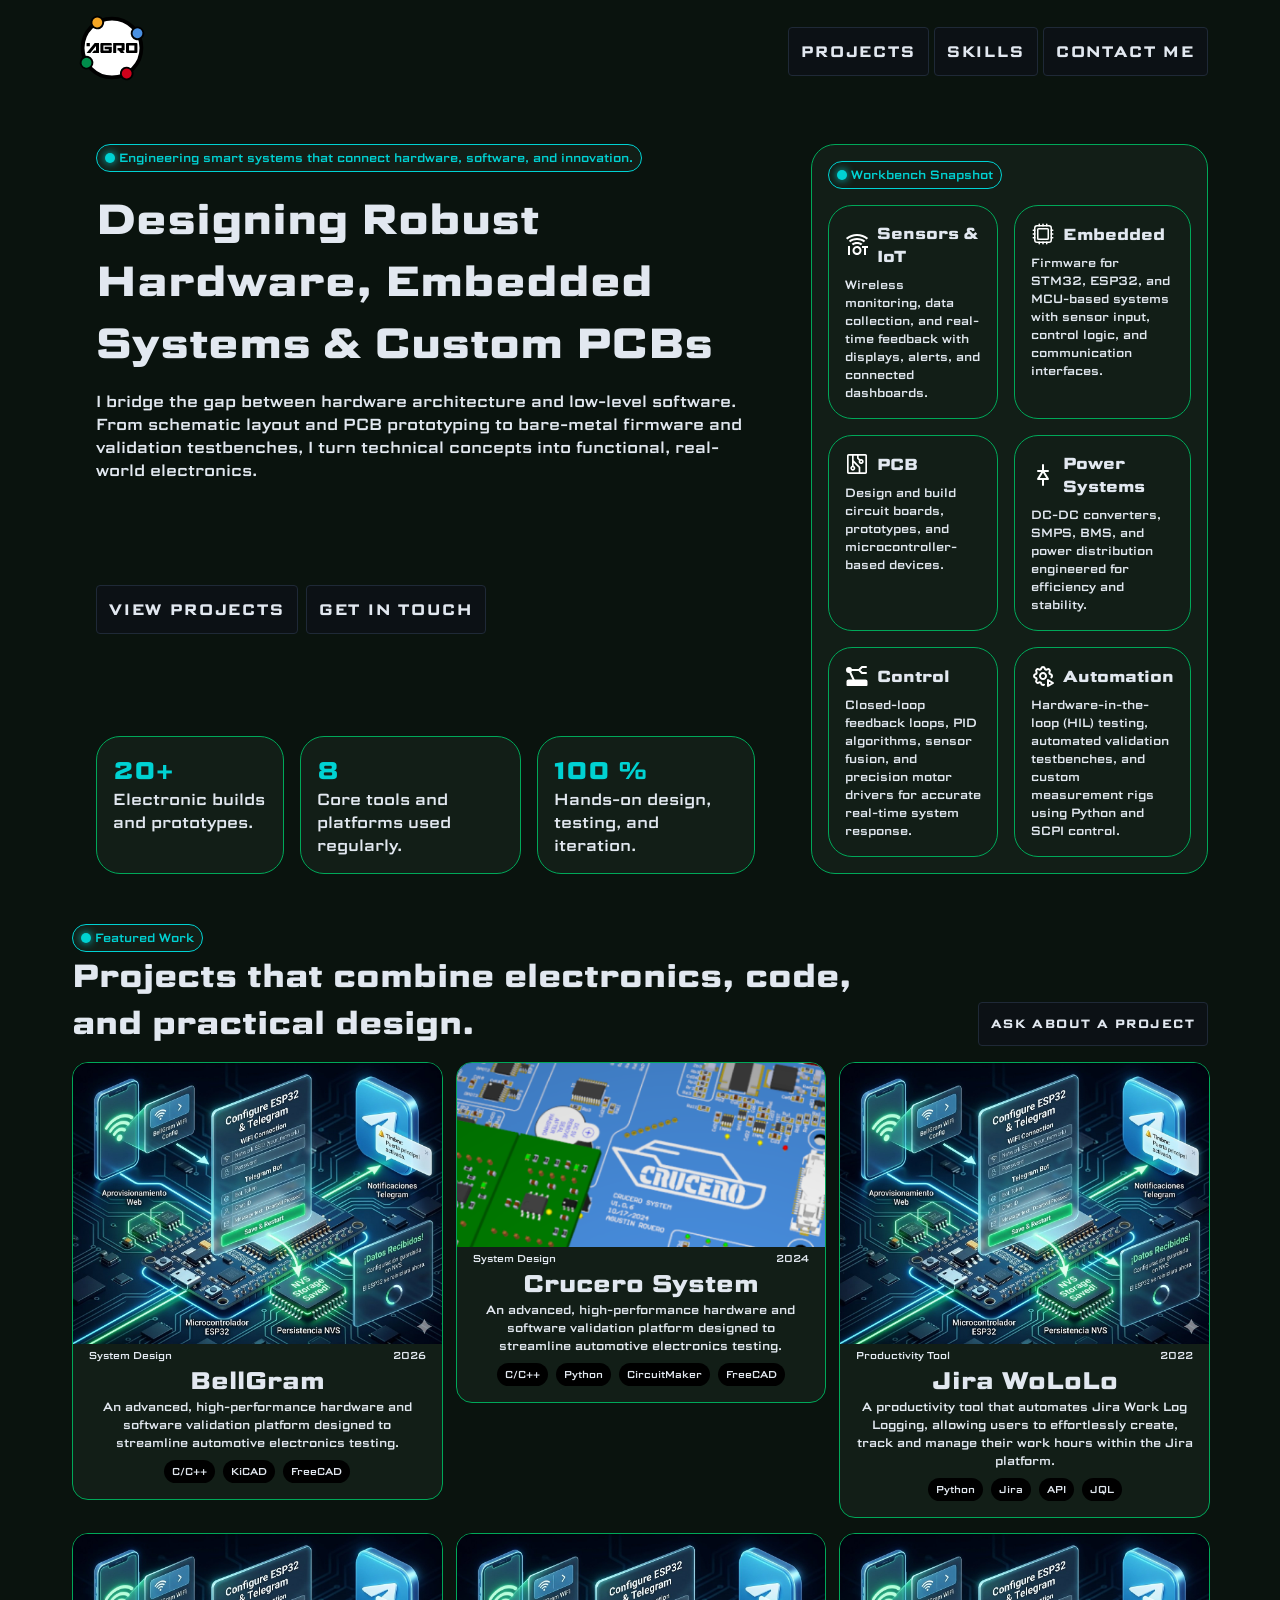
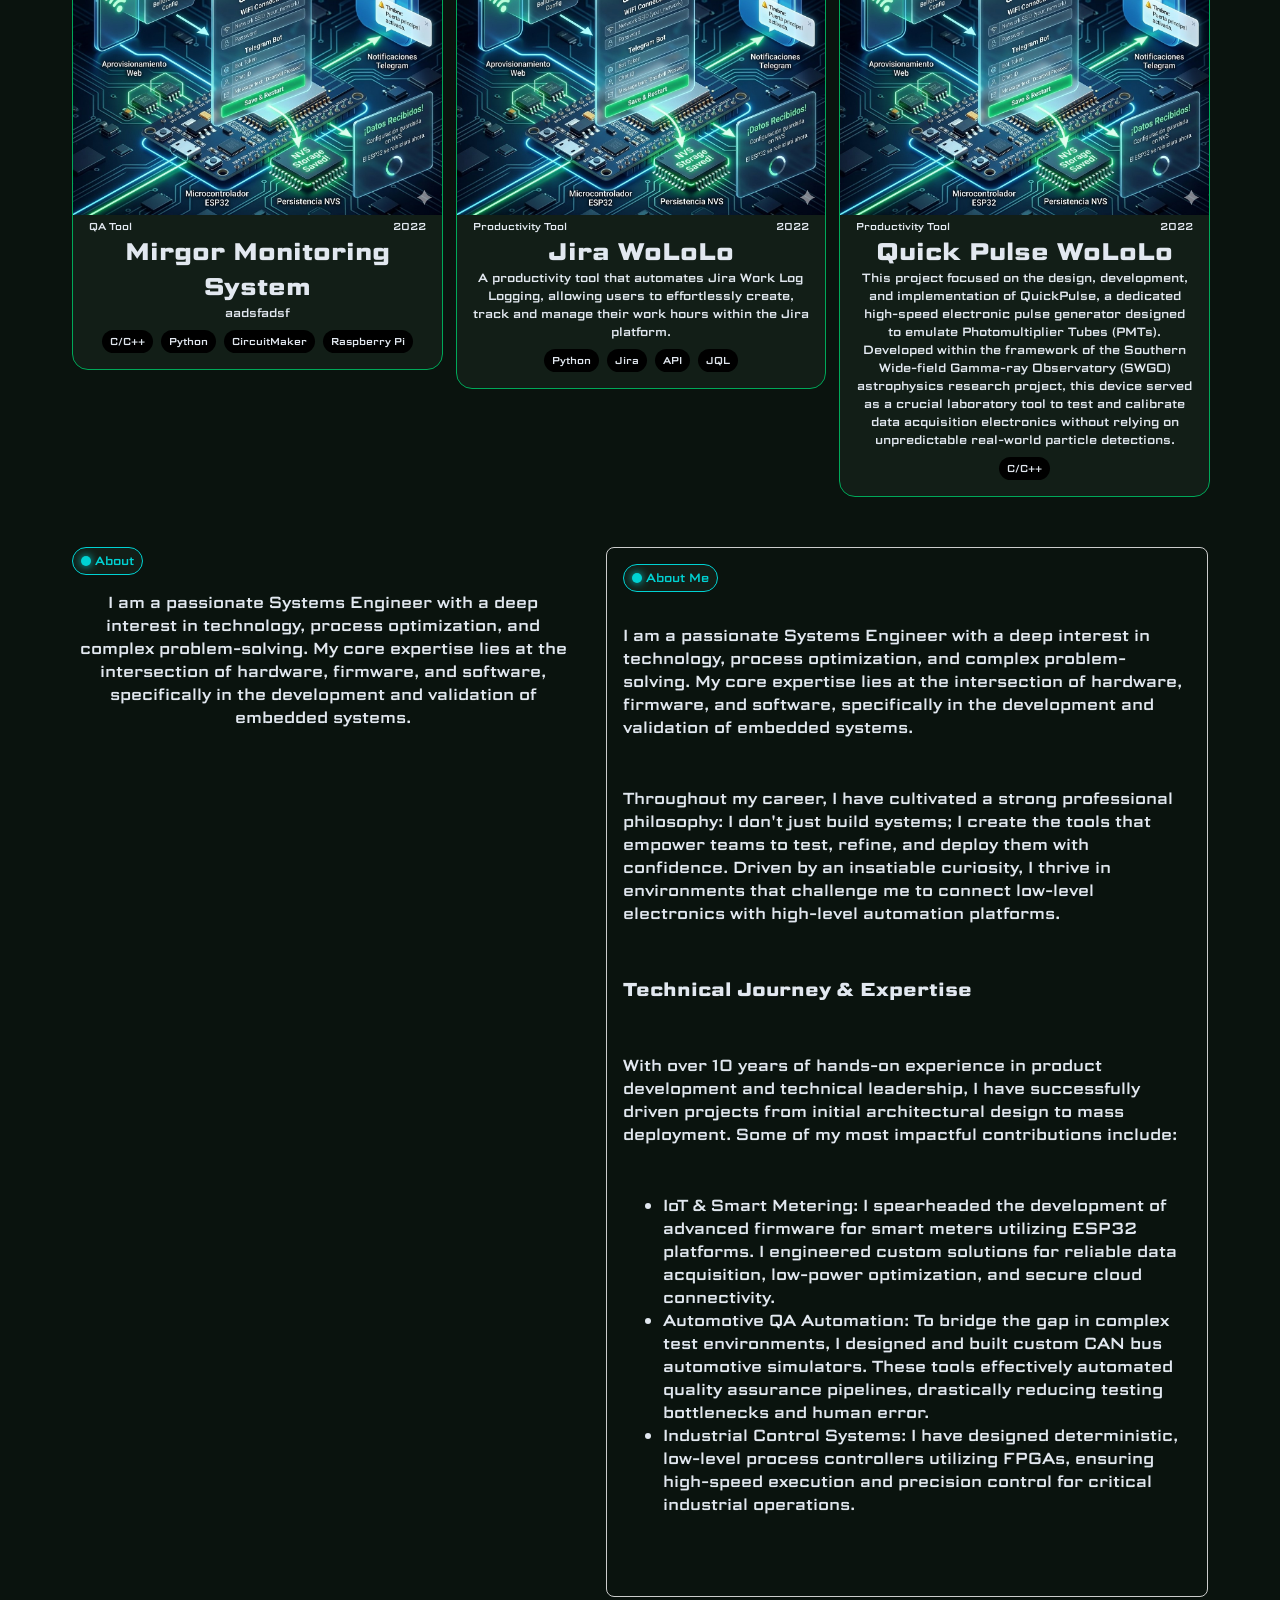
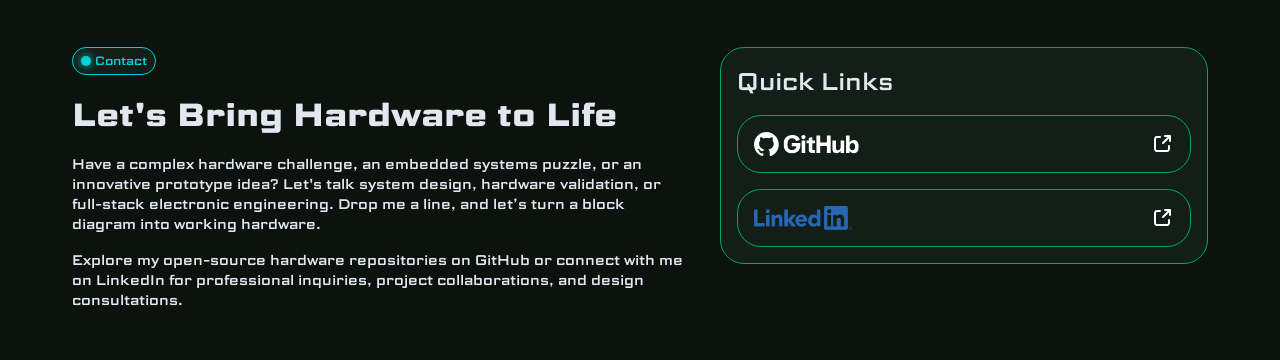
==== commit 9b9eb3a2: "Added MiMo page." ====
--- a/index.html
+++ b/index.html
@@ -308,8 +308,6 @@
 			</div>
 
 			<div class="projects">
-
-
 				<a href="bellgram.html">
 					<div class="flip-card-wrapper">
 						<div class="project-card">
@@ -338,7 +336,6 @@
 					</div>
 				</a>
 
-
 				<a href="crucero.html">
 					<div class="flip-card-wrapper">
 						<div class="project-card">
@@ -357,8 +354,8 @@
 										An advanced, high-performance hardware and software validation platform designed to streamline automotive electronics testing.
 									</div>
 									<div class="chip-group">
-										<div class="chip">Python</div>
 										<div class="chip">C/C++</div>
+										<div class="chip">Python</div>										
 										<div class="chip">CircuitMaker</div>
 										<div class="chip">FreeCAD</div>
 									</div>
@@ -368,9 +365,7 @@
 					</div>
 				</a>
 
-				
-
-				<a href="jirawololo.html">
+				<a href="sacs.html">
 					<div class="flip-card-wrapper">
 						<div class="project-card">
 							<div class="flip-card-back">
@@ -399,62 +394,88 @@
 					</div>
 				</a>
 
-				<a href="bellgram.html">
-				<div class="flip-card-wrapper">
-					<div class="project-card">
-						<div class="flip-card-back">
-							<h2>Rear Content</h2>
-						</div>
-						<div class="flip-card-front">
-							<img src="assets/images/Crucero/PCB_Top_View_Cut.png">
-							<div style="padding: 0 16px 16px">
-								<div class="project-card-tags">
-									<div>System Design</div>
-									<div>2024</div>
+				<a href="mimo.html">
+					<div class="flip-card-wrapper">
+						<div class="project-card">
+							<div class="flip-card-back">
+								<h2>Rear Content</h2>
+							</div>
+							<div class="flip-card-front">
+								<img src="assets/images/BellGram/thumbnail.jpg">
+								<div style="padding: 0 16px 16px">
+									<div class="project-card-tags">
+										<div>QA Tool</div>
+										<div>2022</div>
+									</div>
+									<div class="project-card-title">Mirgor Monitoring System</div>
+									<div class="project-card-description">
+										aadsfadsf
+									</div>
+									<div class="chip-group">
+										<div class="chip">C/C++</div>
+										<div class="chip">Python</div>										
+										<div class="chip">CircuitMaker</div>
+										<div class="chip">Raspberry Pi</div>
+									</div>
 								</div>
-								<div class="project-card-title">Crucero System</div>
-								<div class="project-card-description">
-									An advanced, high-performance hardware and software validation platform designed to streamline automotive electronics testing.
+							</div>
+						</div>
+					</div>
+				</a>
+
+				<a href="jirawololo.html">
+					<div class="flip-card-wrapper">
+						<div class="project-card">
+							<div class="flip-card-back">
+								<h2>Rear Content</h2>
+							</div>
+							<div class="flip-card-front">
+								<img src="assets/images/BellGram/thumbnail.jpg">
+								<div style="padding: 0 16px 16px">
+									<div class="project-card-tags">
+										<div>Productivity Tool</div>
+										<div>2022</div>
+									</div>
+									<div class="project-card-title">Jira WoLoLo</div>
+									<div class="project-card-description">
+										A productivity tool that automates Jira Work Log Logging, allowing users to effortlessly create, track and manage their work hours within the Jira platform.
+									</div>
+									<div class="chip-group">
+										<div class="chip">Python</div>
+										<div class="chip">Jira</div>
+										<div class="chip">API</div>
+										<div class="chip">JQL</div>
+									</div>
 								</div>
-								<div class="chip-group">
-									<div class="chip">Python</div>
-									<div class="chip">C/C++</div>
-									<div class="chip">CircuitMaker</div>
-									<div class="chip">FreeCAD</div>
+							</div>
+						</div>
+					</div>
+				</a>
+
+				<a href="quickpulse.html">
+					<div class="flip-card-wrapper">
+						<div class="project-card">
+							<div class="flip-card-back">
+								<h2>Rear Content</h2>
+							</div>
+							<div class="flip-card-front">
+								<img src="assets/images/BellGram/thumbnail.jpg">
+								<div style="padding: 0 16px 16px">
+									<div class="project-card-tags">
+										<div>Productivity Tool</div>
+										<div>2022</div>
+									</div>
+									<div class="project-card-title">Quick Pulse WoLoLo</div>
+									<div class="project-card-description">
+										This project focused on the design, development, and implementation of QuickPulse, a dedicated high-speed electronic pulse generator designed to emulate Photomultiplier Tubes (PMTs). Developed within the framework of the Southern Wide-field Gamma-ray Observatory (SWGO) astrophysics research project, this device served as a crucial laboratory tool to test and calibrate data acquisition electronics without relying on unpredictable real-world particle detections.
+									</div>
+									<div class="chip-group">
+										<div class="chip">C/C++</div>
+									</div>
 								</div>
 							</div>
 						</div>
 					</div>
-				</div>
-				</a>
-
-				<a href="bellgram.html">
-				<div class="flip-card-wrapper">
-					<div class="project-card">
-						<div class="flip-card-back">
-							<h2>Rear Content</h2>
-						</div>
-						<div class="flip-card-front">
-							<img src="assets/images/Crucero/PCB_Top_View_Cut.png">
-							<div style="padding: 0 16px 16px">
-								<div class="project-card-tags">
-									<div>System Design</div>
-									<div>2024</div>
-								</div>
-								<div class="project-card-title">Crucero System</div>
-								<div class="project-card-description">
-									An advanced, high-performance hardware and software validation platform designed to streamline automotive electronics testing.
-								</div>
-								<div class="chip-group">
-									<div class="chip">Python</div>
-									<div class="chip">C/C++</div>
-									<div class="chip">CircuitMaker</div>
-									<div class="chip">FreeCAD</div>
-								</div>
-							</div>
-						</div>
-					</div>
-				</div>
 				</a>
 			</div>
 		</div>
--- a/assets/css/styles.css
+++ b/assets/css/styles.css
@@ -92,3 +92,16 @@
     	box-shadow: 0 0 8px var(--c-secondary); /* Subtle glow effect */
 	}
 }
+
+
+
+
+
+
+.imagen-superior-derecha {
+    float: right;
+    width: 400px; /* Ajustá el ancho según lo que necesites */
+    height: auto; /* Mantiene la proporción de la imagen */
+    margin-left: 50px; /* Separa el texto para que no quede pegado a la izquierda de la imagen */
+    margin-bottom: 50px; /* Separa el texto que quede abajo */
+}
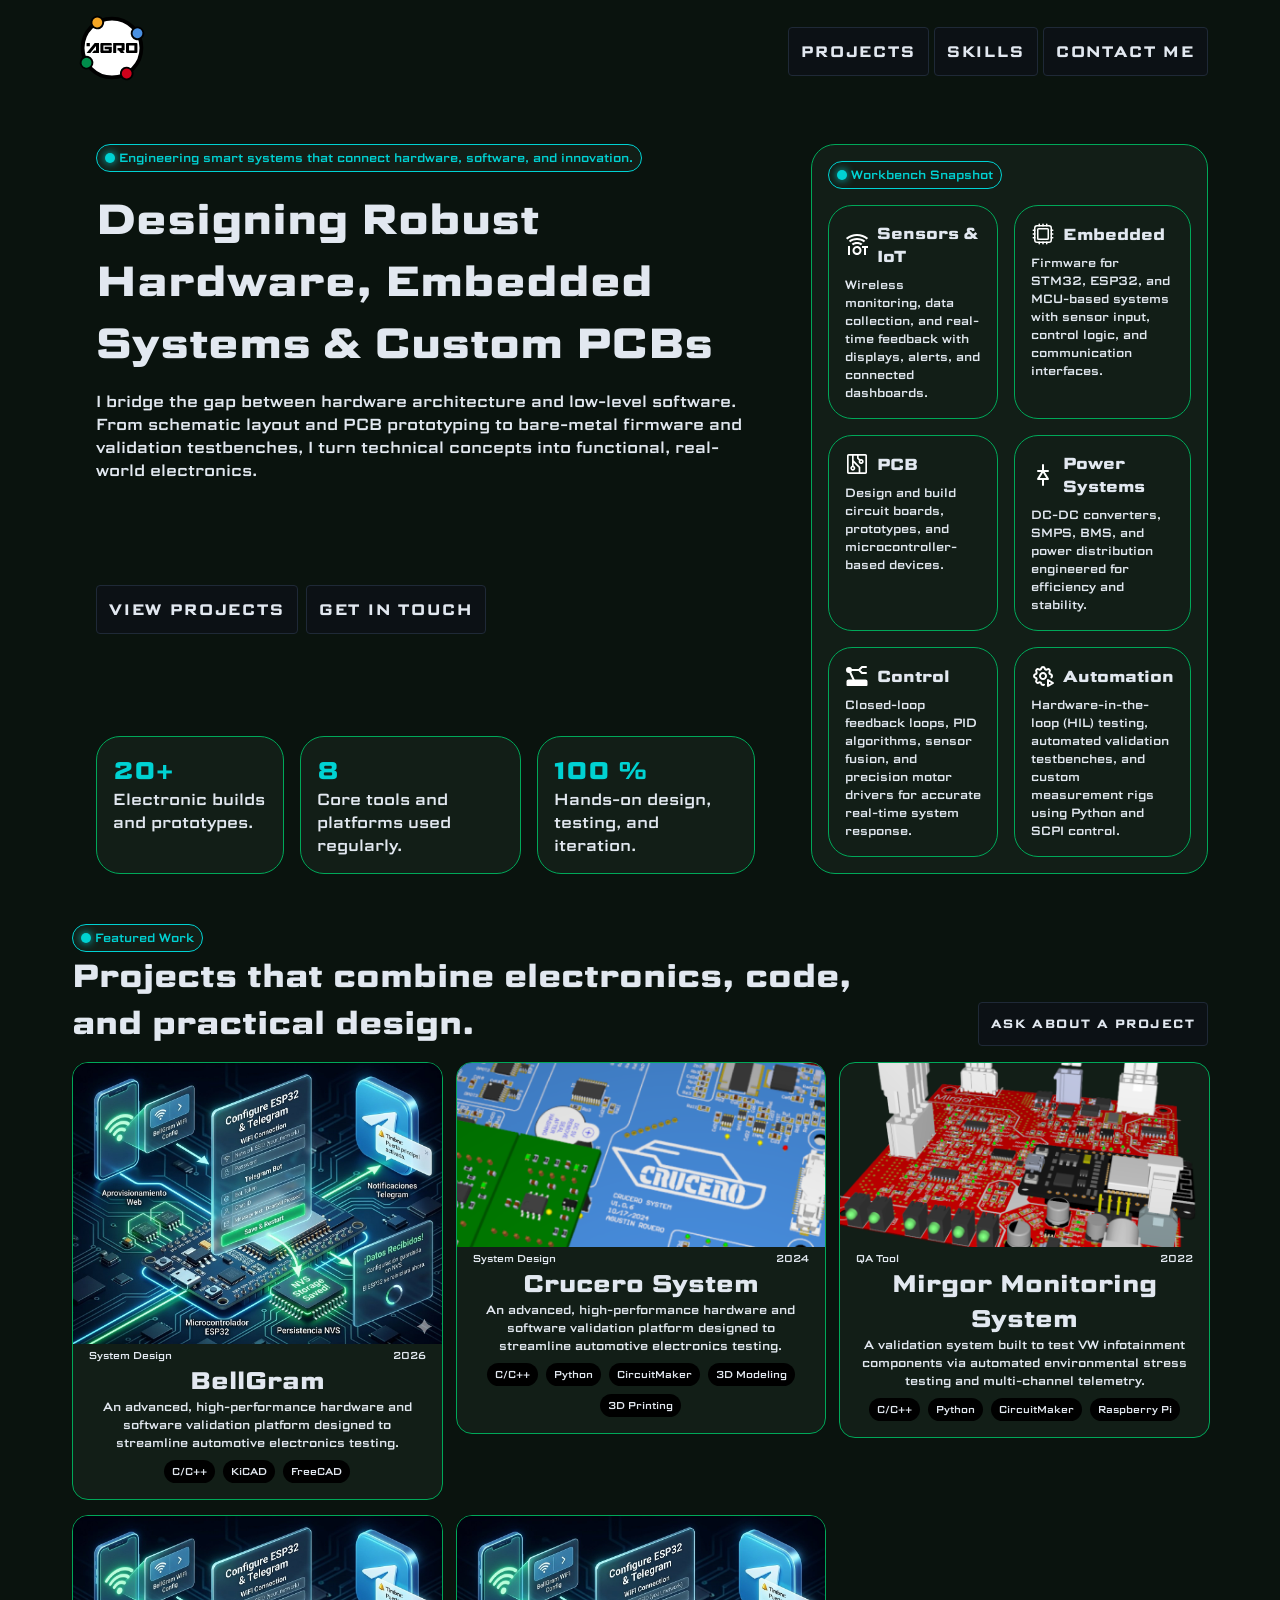
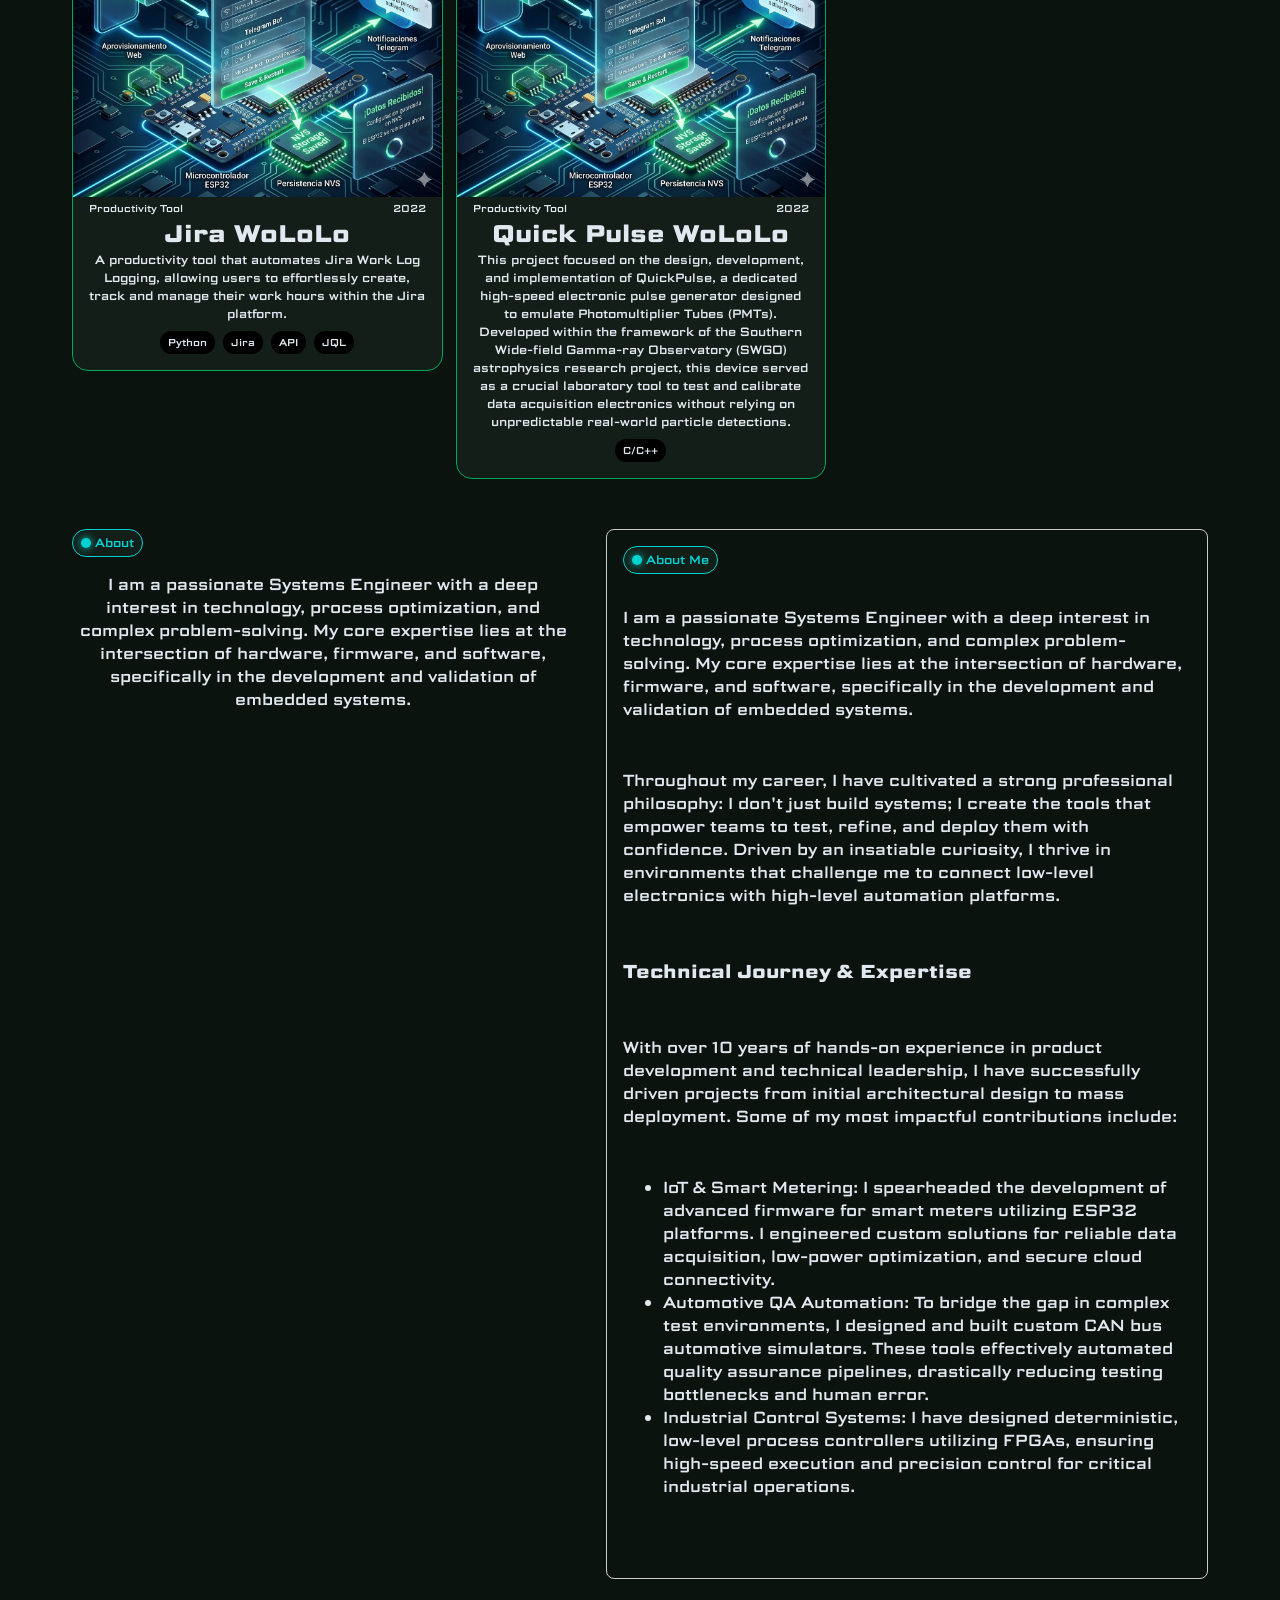
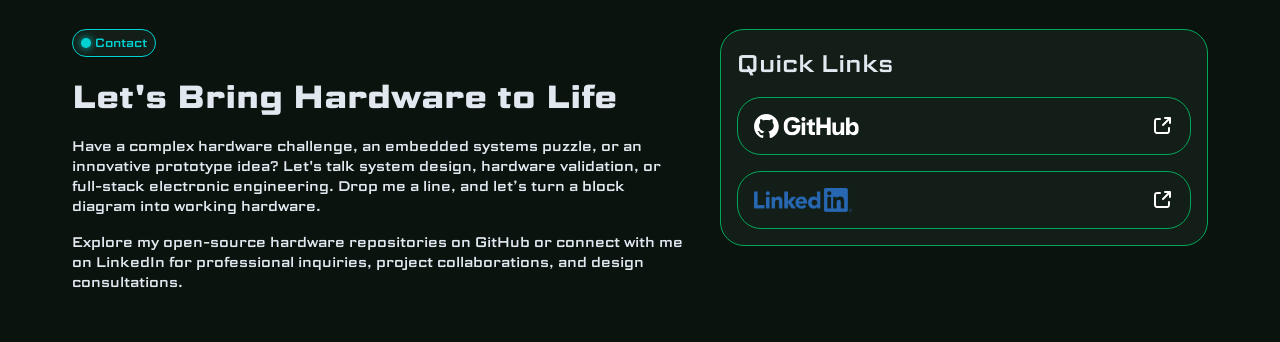
==== commit 16389883: "Fixes to MiMo page." ====
--- a/index.html
+++ b/index.html
@@ -340,7 +340,10 @@
 					<div class="flip-card-wrapper">
 						<div class="project-card">
 							<div class="flip-card-back">
-								<h2>Rear Content</h2>
+								<div style="padding: 16px">
+									The Crucero System was a high-performance hardware and software validation platform designed to streamline automotive electronics testing. Built on an ESP32-C6 core, the system features a custom multi-layer PCB with modular CAN nodes, LIN, an 8-channel audio ADC, and four DACs for steering wheel control emulation. Its low-level embedded firmware acts as a message-driven OS utilizing COBS packet framing and MessagePack serialization over UART. Controlled via a data-driven Python and PySide6 desktop application, the platform integrates self-describing hardware, a JSON-driven command parser, and real-time telemetry visualization inside a custom 3D-printed rugged enclosure.
+									<h2>Continue reading</h2>
+								</div>
 							</div>
 							<div class="flip-card-front">
 								<img src="assets/images/Crucero/PCB_Top_View_Cut.png">
@@ -357,36 +360,8 @@
 										<div class="chip">C/C++</div>
 										<div class="chip">Python</div>										
 										<div class="chip">CircuitMaker</div>
-										<div class="chip">FreeCAD</div>
-									</div>
-								</div>
-							</div>
-						</div>
-					</div>
-				</a>
-
-				<a href="sacs.html">
-					<div class="flip-card-wrapper">
-						<div class="project-card">
-							<div class="flip-card-back">
-								<h2>Rear Content</h2>
-							</div>
-							<div class="flip-card-front">
-								<img src="assets/images/BellGram/thumbnail.jpg">
-								<div style="padding: 0 16px 16px">
-									<div class="project-card-tags">
-										<div>Productivity Tool</div>
-										<div>2022</div>
-									</div>
-									<div class="project-card-title">Jira WoLoLo</div>
-									<div class="project-card-description">
-										A productivity tool that automates Jira Work Log Logging, allowing users to effortlessly create, track and manage their work hours within the Jira platform.
-									</div>
-									<div class="chip-group">
-										<div class="chip">Python</div>
-										<div class="chip">Jira</div>
-										<div class="chip">API</div>
-										<div class="chip">JQL</div>
+										<div class="chip">3D Modeling</div>
+										<div class="chip">3D Printing</div>
 									</div>
 								</div>
 							</div>
@@ -398,10 +373,13 @@
 					<div class="flip-card-wrapper">
 						<div class="project-card">
 							<div class="flip-card-back">
-								<h2>Rear Content</h2>
+								<div style="padding: 16px">
+									The Mirgor Monitoring System was a validation system built to test Volkswagen infotainment components via automated environmental stress testing and multi-channel telemetry. It features a custom multi-layer ESP32 PCB that measures voltage, current, audio levels, and THD inside a rugged housing with a CPC37 connector. Its low-latency C/C++ firmware manages data acquisition, a CAN Bus stack for vehicle simulation, and edge-to-hub streaming across six simultaneous nodes. Driven by a Python/PySide6 master application, the closed-loop system includes self-describing hardware, a JSON-driven command parser, and real-time fault detection for long-endurance certification cycles.
+									<h2>Continue reading</h2>
+								</div>
 							</div>
 							<div class="flip-card-front">
-								<img src="assets/images/BellGram/thumbnail.jpg">
+								<img src="assets/images/MiMo/Thumbnail.png">
 								<div style="padding: 0 16px 16px">
 									<div class="project-card-tags">
 										<div>QA Tool</div>
@@ -409,7 +387,7 @@
 									</div>
 									<div class="project-card-title">Mirgor Monitoring System</div>
 									<div class="project-card-description">
-										aadsfadsf
+										A validation system built to test VW infotainment components via automated environmental stress testing and multi-channel telemetry.
 									</div>
 									<div class="chip-group">
 										<div class="chip">C/C++</div>
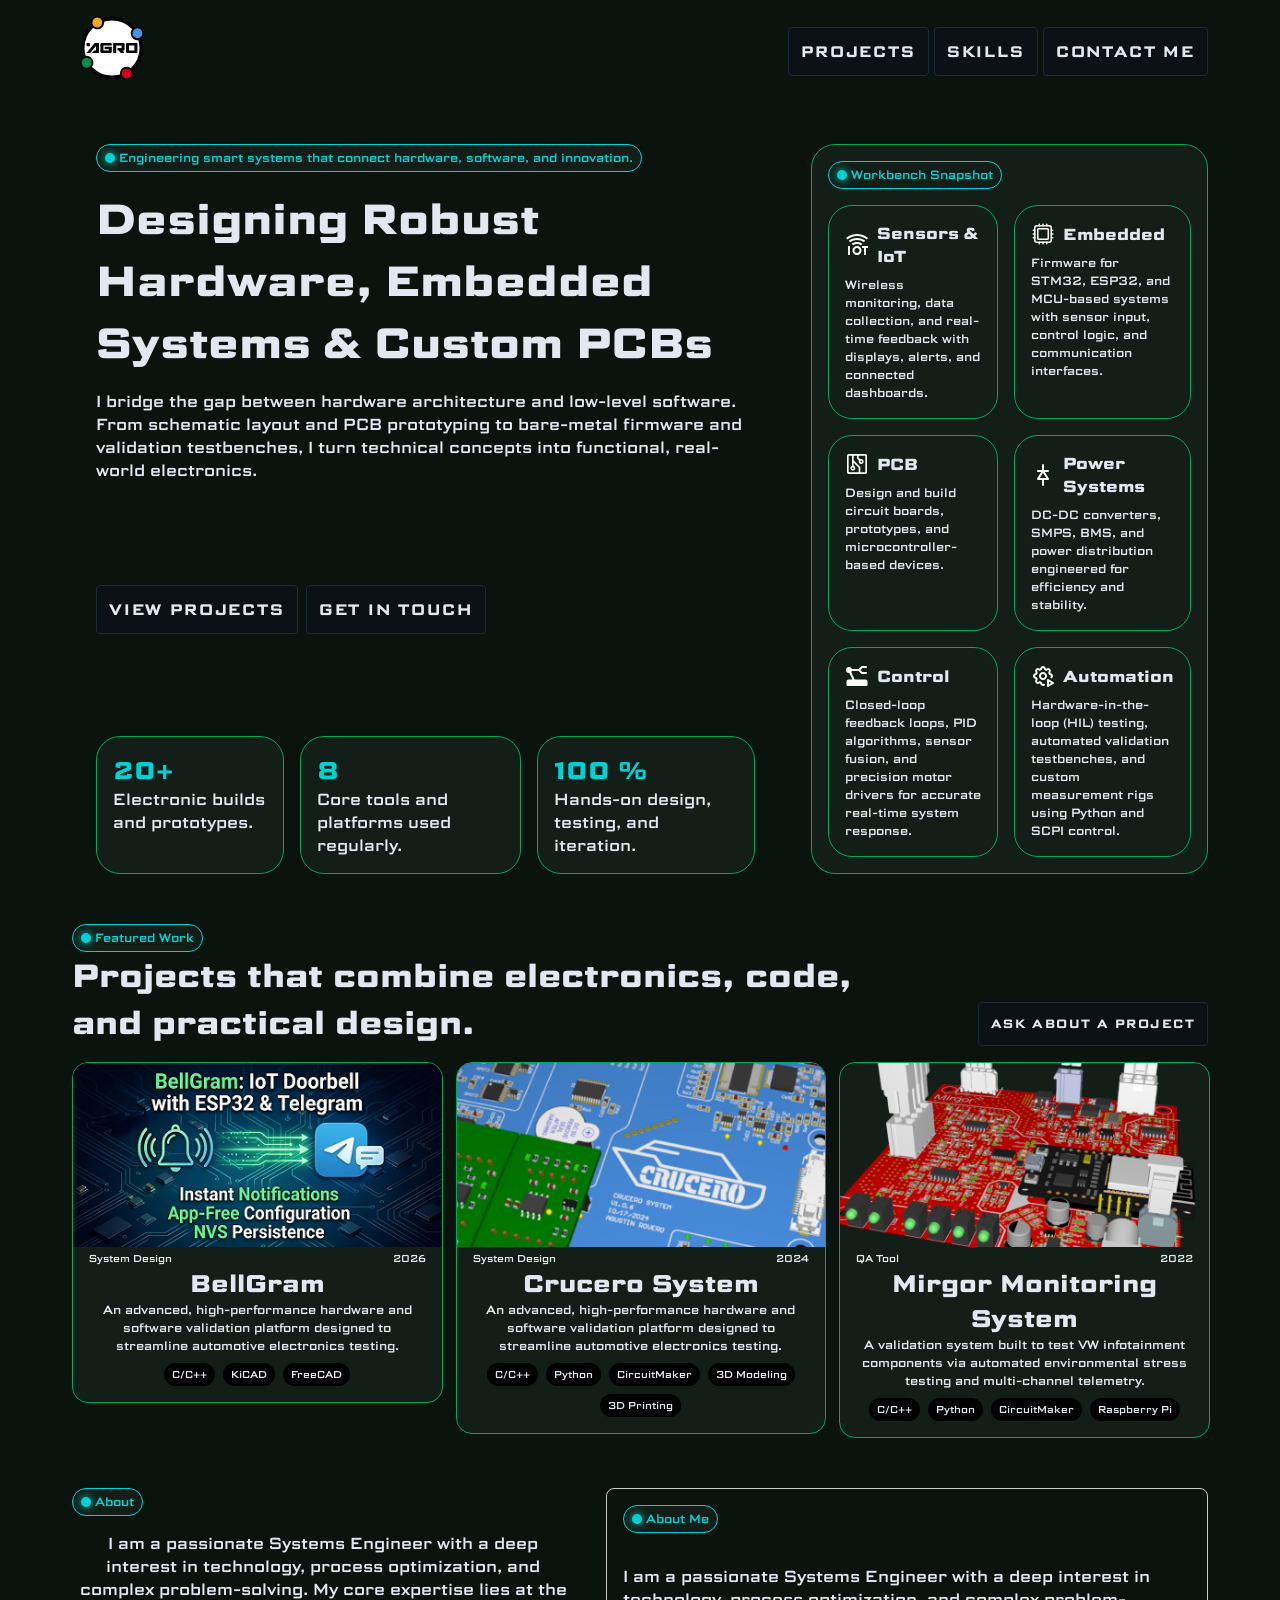
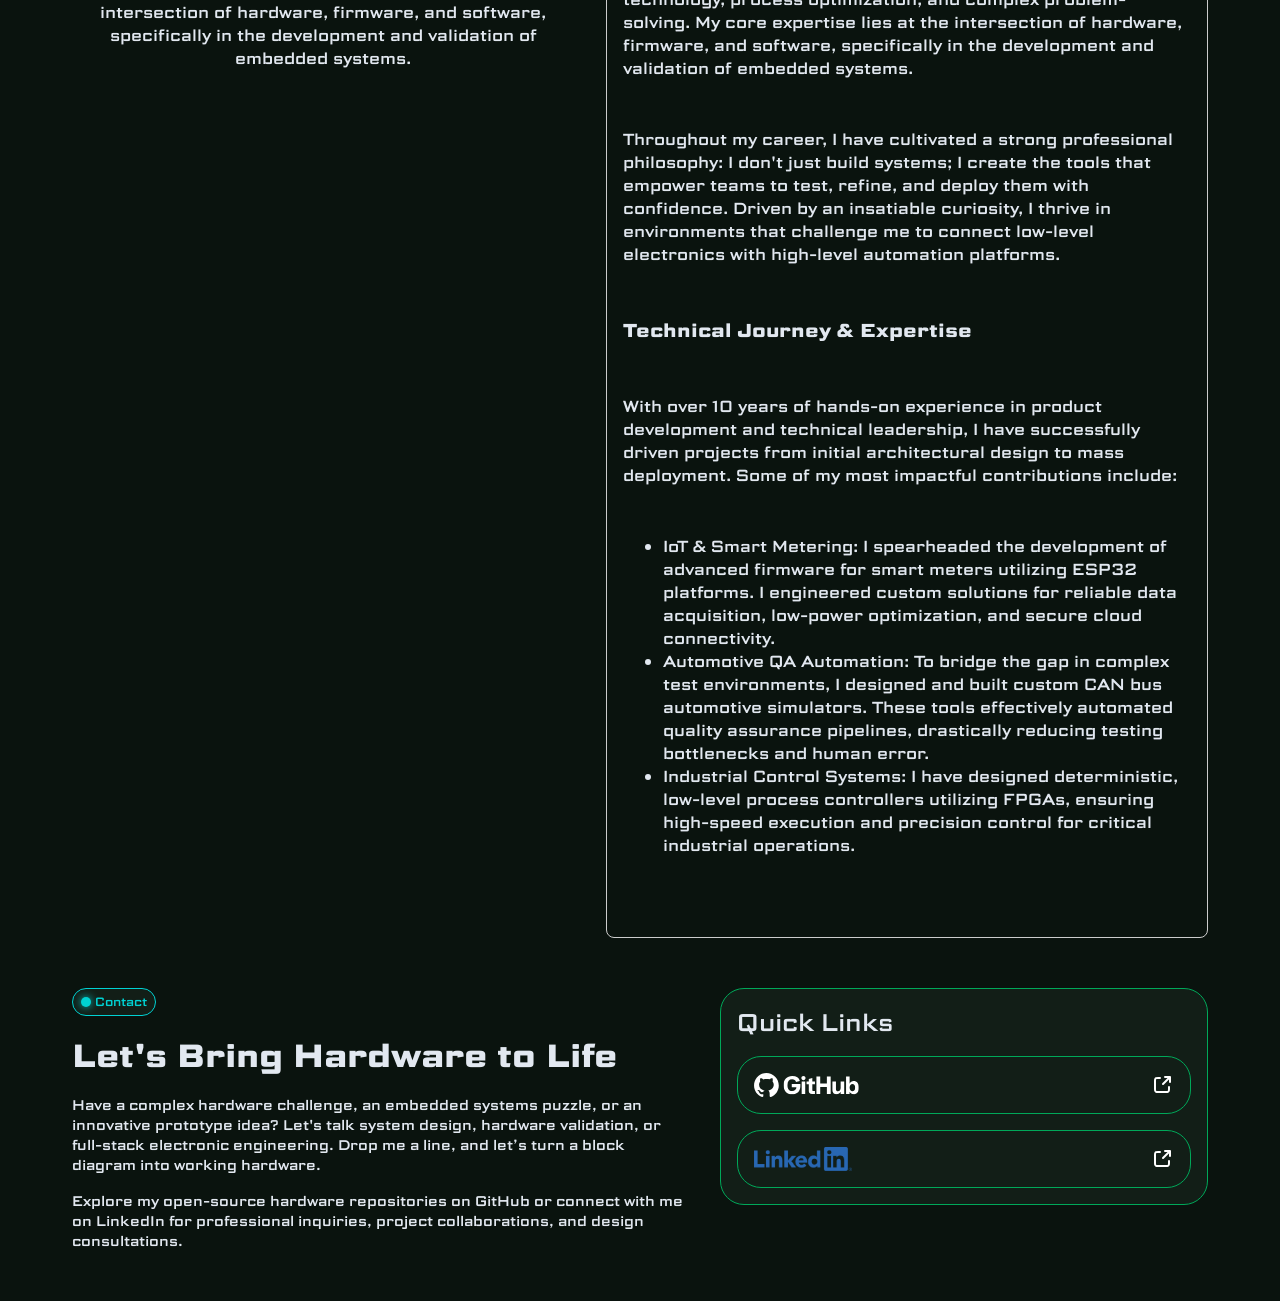
==== commit 775fdce7: "Changed BellGram page." ====
--- a/index.html
+++ b/index.html
@@ -312,10 +312,13 @@
 					<div class="flip-card-wrapper">
 						<div class="project-card">
 							<div class="flip-card-back">
-								<h2>Rear Content</h2>
+								<div style="padding: 16px">
+									BellGram is an ultra-compact (32x32 mm) IoT notification bridge that connects physical input events directly to Telegram instant messaging using an ESP32-C3 microcontroller. It features four optically isolated input channels to safely step down high-voltage signals from household doorbells or industrial relays. For completely app-free deployment, it hosts a native web server that creates a Wi-Fi Access Point captive portal, allowing users to dynamically configure Wi-Fi credentials, Telegram Bot Tokens, Chat IDs, and custom messages via any browser. All parameters are saved directly to an onboard Non-Volatile Storage (NVS) partition to ensure full data resiliency across power outages.
+									<h2>Continue reading</h2>
+								</div>
 							</div>
 							<div class="flip-card-front">
-								<img src="assets/images/BellGram/thumbnail.jpg">
+								<img src="assets/images/BellGram/Thumbnail.png">
 								<div style="padding: 0 16px 16px">
 									<div class="project-card-tags">
 										<div>System Design</div>
@@ -341,7 +344,7 @@
 						<div class="project-card">
 							<div class="flip-card-back">
 								<div style="padding: 16px">
-									The Crucero System was a high-performance hardware and software validation platform designed to streamline automotive electronics testing. Built on an ESP32-C6 core, the system features a custom multi-layer PCB with modular CAN nodes, LIN, an 8-channel audio ADC, and four DACs for steering wheel control emulation. Its low-level embedded firmware acts as a message-driven OS utilizing COBS packet framing and MessagePack serialization over UART. Controlled via a data-driven Python and PySide6 desktop application, the platform integrates self-describing hardware, a JSON-driven command parser, and real-time telemetry visualization inside a custom 3D-printed rugged enclosure.
+									The Crucero System was a high-performance hardware and software validation platform designed to streamline automotive electronics testing. Built on an ESP32-C6 core, the system features a custom multi-layer PCB with modular CAN nodes, LIN, an 8-channel audio ADC, 8 GPIO, and four DACs for steering wheel control emulation. Its low-level embedded firmware acts as a message-driven OS utilizing COBS packet framing and MessagePack serialization over UART. Controlled via a data-driven Python and PySide6 desktop application, the platform integrates self-describing hardware, a JSON-driven command parser, and real-time telemetry visualization inside a custom 3D-printed enclosure.
 									<h2>Continue reading</h2>
 								</div>
 							</div>
@@ -374,7 +377,7 @@
 						<div class="project-card">
 							<div class="flip-card-back">
 								<div style="padding: 16px">
-									The Mirgor Monitoring System was a validation system built to test Volkswagen infotainment components via automated environmental stress testing and multi-channel telemetry. It features a custom multi-layer ESP32 PCB that measures voltage, current, audio levels, and THD inside a rugged housing with a CPC37 connector. Its low-latency C/C++ firmware manages data acquisition, a CAN Bus stack for vehicle simulation, and edge-to-hub streaming across six simultaneous nodes. Driven by a Python/PySide6 master application, the closed-loop system includes self-describing hardware, a JSON-driven command parser, and real-time fault detection for long-endurance certification cycles.
+									The Mirgor Monitoring System was a validation system built to test Volkswagen infotainment components via automated environmental stress testing and multi-channel telemetry. It features a custom multi-layer ESP32 PCB that measures voltage, current, audio levels, and THD inside a rugged housing with a CPC37 connector. Its low-latency C/C++ firmware manages data acquisition, a CAN Bus stack for vehicle simulation, and edge-to-hub streaming across six simultaneous nodes. Driven by a Python master application, the closed-loop system features real-time fault detection and temperature tracking to pinpoint failures immediately during long-endurance certification cycles.
 									<h2>Continue reading</h2>
 								</div>
 							</div>
@@ -394,61 +397,6 @@
 										<div class="chip">Python</div>										
 										<div class="chip">CircuitMaker</div>
 										<div class="chip">Raspberry Pi</div>
-									</div>
-								</div>
-							</div>
-						</div>
-					</div>
-				</a>
-
-				<a href="jirawololo.html">
-					<div class="flip-card-wrapper">
-						<div class="project-card">
-							<div class="flip-card-back">
-								<h2>Rear Content</h2>
-							</div>
-							<div class="flip-card-front">
-								<img src="assets/images/BellGram/thumbnail.jpg">
-								<div style="padding: 0 16px 16px">
-									<div class="project-card-tags">
-										<div>Productivity Tool</div>
-										<div>2022</div>
-									</div>
-									<div class="project-card-title">Jira WoLoLo</div>
-									<div class="project-card-description">
-										A productivity tool that automates Jira Work Log Logging, allowing users to effortlessly create, track and manage their work hours within the Jira platform.
-									</div>
-									<div class="chip-group">
-										<div class="chip">Python</div>
-										<div class="chip">Jira</div>
-										<div class="chip">API</div>
-										<div class="chip">JQL</div>
-									</div>
-								</div>
-							</div>
-						</div>
-					</div>
-				</a>
-
-				<a href="quickpulse.html">
-					<div class="flip-card-wrapper">
-						<div class="project-card">
-							<div class="flip-card-back">
-								<h2>Rear Content</h2>
-							</div>
-							<div class="flip-card-front">
-								<img src="assets/images/BellGram/thumbnail.jpg">
-								<div style="padding: 0 16px 16px">
-									<div class="project-card-tags">
-										<div>Productivity Tool</div>
-										<div>2022</div>
-									</div>
-									<div class="project-card-title">Quick Pulse WoLoLo</div>
-									<div class="project-card-description">
-										This project focused on the design, development, and implementation of QuickPulse, a dedicated high-speed electronic pulse generator designed to emulate Photomultiplier Tubes (PMTs). Developed within the framework of the Southern Wide-field Gamma-ray Observatory (SWGO) astrophysics research project, this device served as a crucial laboratory tool to test and calibrate data acquisition electronics without relying on unpredictable real-world particle detections.
-									</div>
-									<div class="chip-group">
-										<div class="chip">C/C++</div>
 									</div>
 								</div>
 							</div>
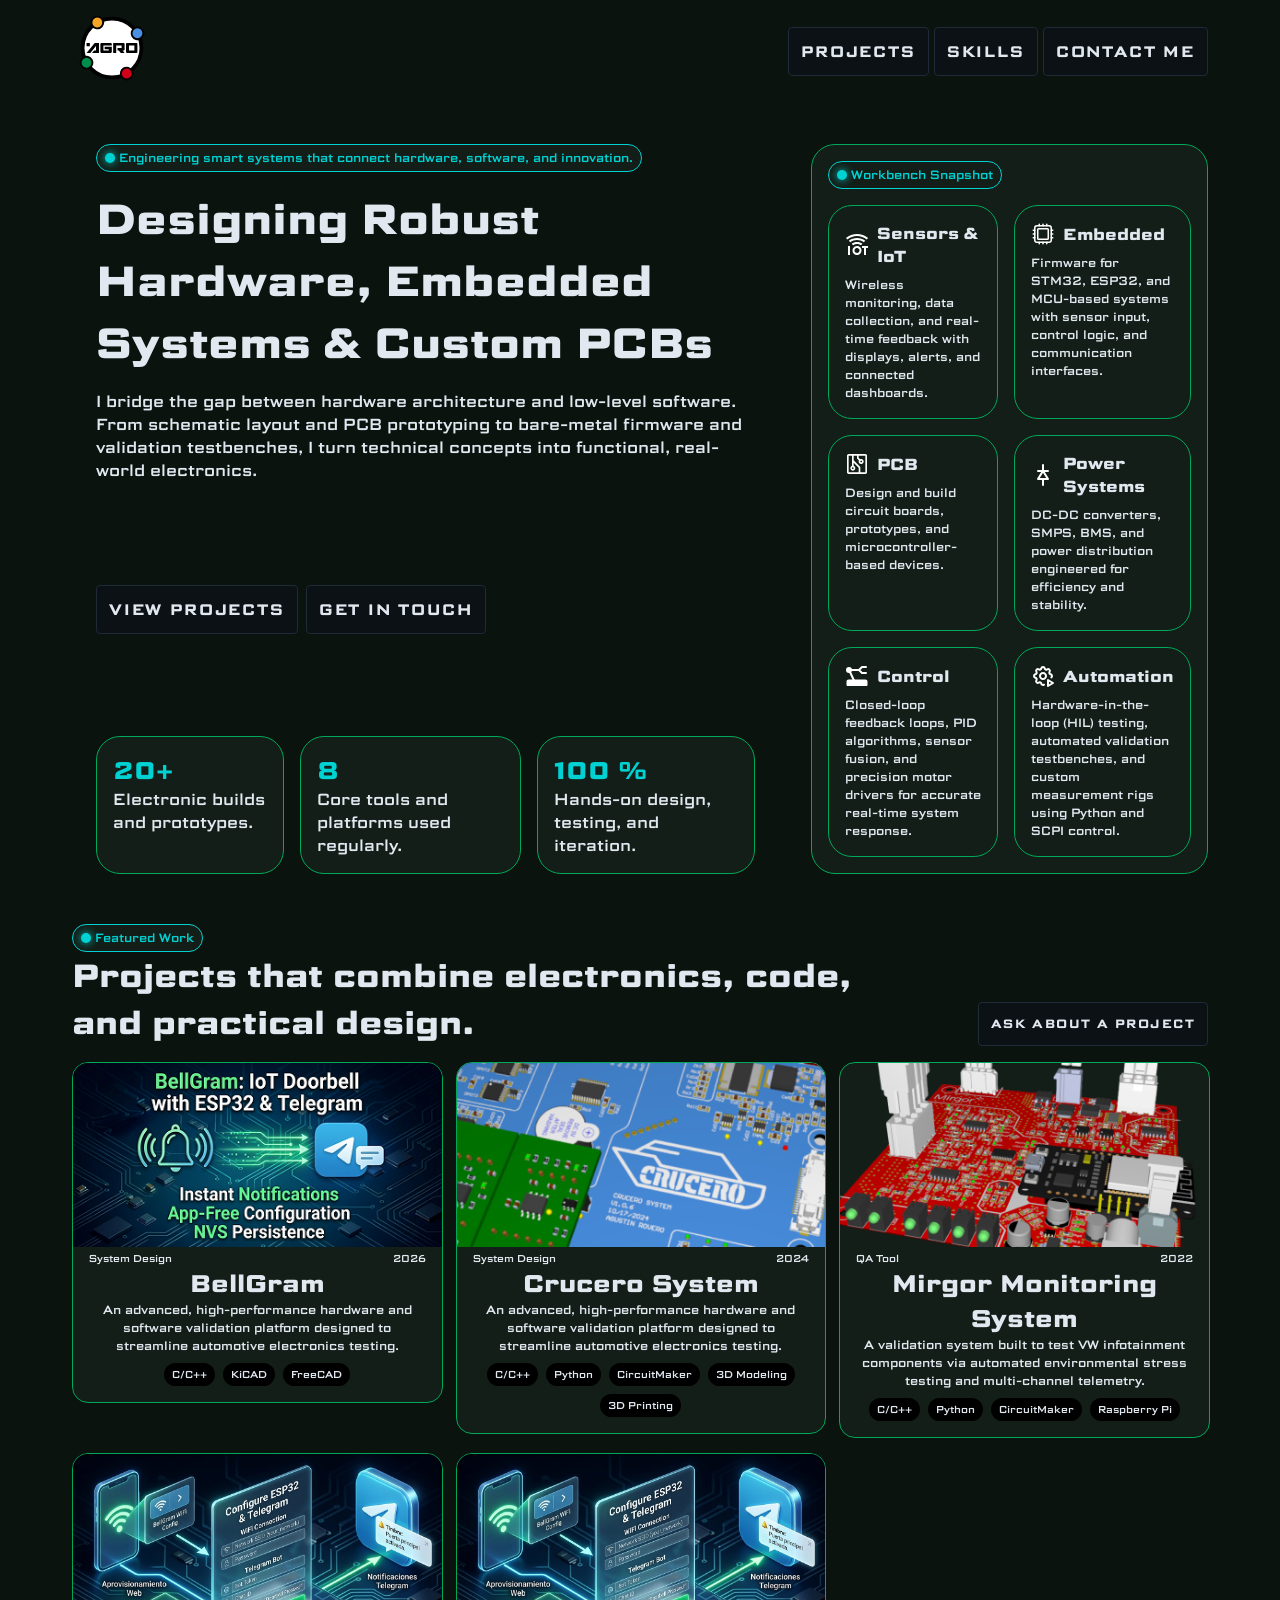
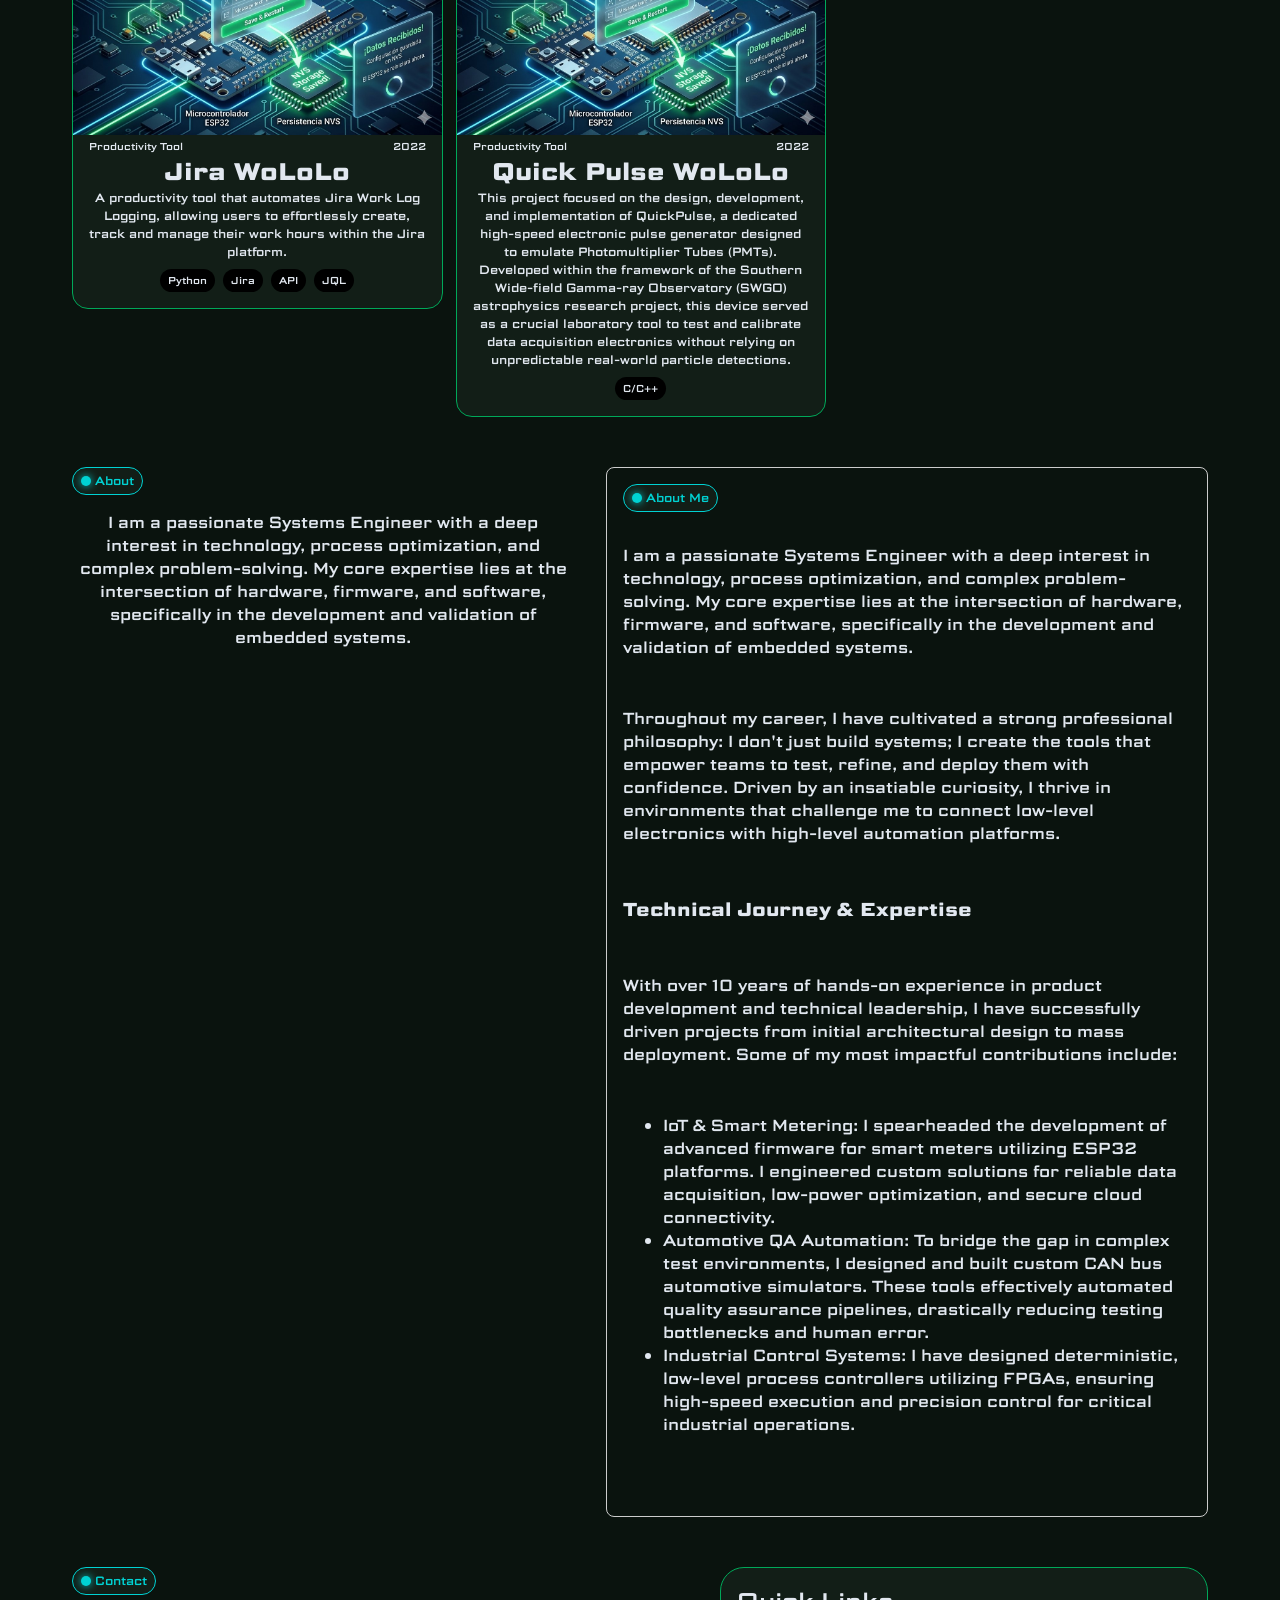
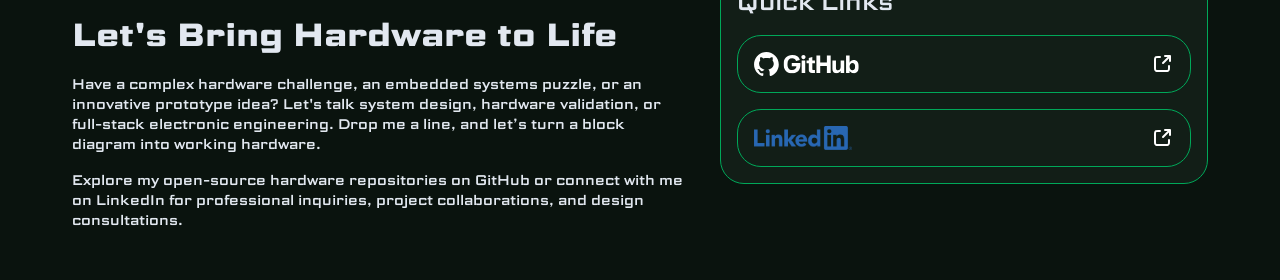
==== commit 488218ff: "Changes QuickPulse." ====
--- a/index.html
+++ b/index.html
@@ -403,6 +403,61 @@
 						</div>
 					</div>
 				</a>
+
+				<a href="jirawololo.html">
+					<div class="flip-card-wrapper">
+						<div class="project-card">
+							<div class="flip-card-back">
+								<h2>Rear Content</h2>
+							</div>
+							<div class="flip-card-front">
+								<img src="assets/images/BellGram/thumbnail.jpg">
+								<div style="padding: 0 16px 16px">
+									<div class="project-card-tags">
+										<div>Productivity Tool</div>
+										<div>2022</div>
+									</div>
+									<div class="project-card-title">Jira WoLoLo</div>
+									<div class="project-card-description">
+										A productivity tool that automates Jira Work Log Logging, allowing users to effortlessly create, track and manage their work hours within the Jira platform.
+									</div>
+									<div class="chip-group">
+										<div class="chip">Python</div>
+										<div class="chip">Jira</div>
+										<div class="chip">API</div>
+										<div class="chip">JQL</div>
+									</div>
+								</div>
+							</div>
+						</div>
+					</div>
+				</a>
+
+				<a href="quickpulse.html">
+					<div class="flip-card-wrapper">
+						<div class="project-card">
+							<div class="flip-card-back">
+								<h2>Rear Content</h2>
+							</div>
+							<div class="flip-card-front">
+								<img src="assets/images/BellGram/thumbnail.jpg">
+								<div style="padding: 0 16px 16px">
+									<div class="project-card-tags">
+										<div>Productivity Tool</div>
+										<div>2022</div>
+									</div>
+									<div class="project-card-title">Quick Pulse WoLoLo</div>
+									<div class="project-card-description">
+										This project focused on the design, development, and implementation of QuickPulse, a dedicated high-speed electronic pulse generator designed to emulate Photomultiplier Tubes (PMTs). Developed within the framework of the Southern Wide-field Gamma-ray Observatory (SWGO) astrophysics research project, this device served as a crucial laboratory tool to test and calibrate data acquisition electronics without relying on unpredictable real-world particle detections.
+									</div>
+									<div class="chip-group">
+										<div class="chip">C/C++</div>
+									</div>
+								</div>
+							</div>
+						</div>
+					</div>
+				</a>
 			</div>
 		</div>
 
